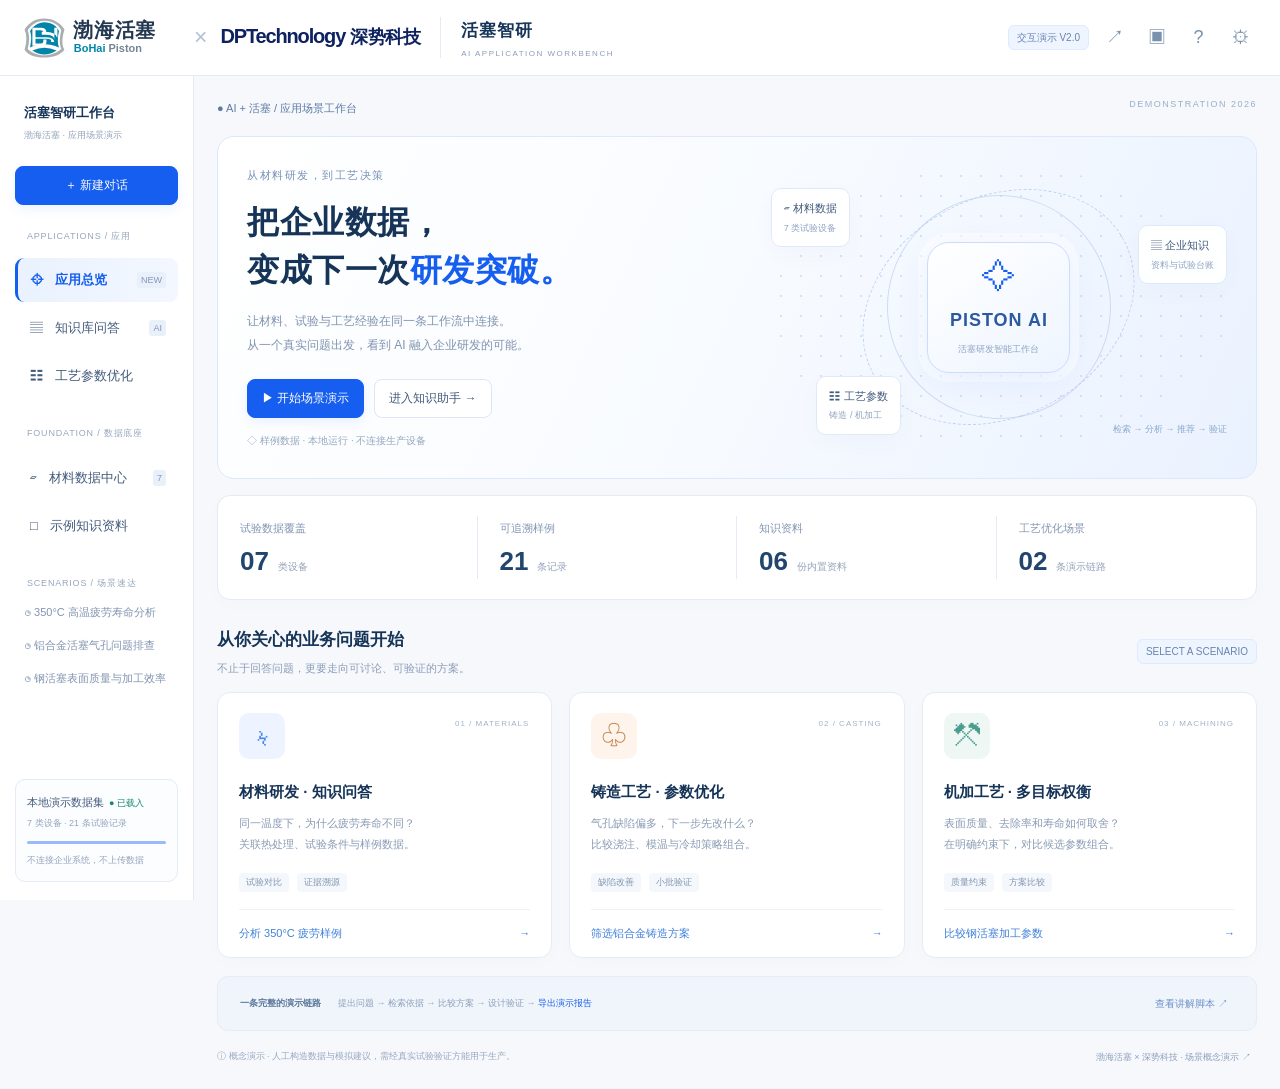
==== index.html @ 1fccd08a "Publish piston AI demo as a standalone GitHub Pages site Place the verified demo files at the root o" ====
<!doctype html>
<html lang="zh-CN"><head><meta charset="utf-8"><meta name="viewport" content="width=device-width,initial-scale=1"><meta name="theme-color" content="#155eef"><meta name="robots" content="noindex,nofollow"><meta name="description" content="活塞企业AI应用场景演示：材料知识问答、铸造与机加工参数优化。使用人工构造数据，不连接生产设备。"><title>活塞智研 | 渤海活塞 × 深势科技</title><link rel="icon" href="data:image/svg+xml,%3Csvg xmlns='http://www.w3.org/2000/svg' viewBox='0 0 40 40'%3E%3Crect width='40' height='40' rx='10' fill='%23155eef'/%3E%3Cpath d='M11 12h18v5H11zm0 8h18v9H11z' fill='white'/%3E%3C/svg%3E"><link rel="stylesheet" href="./style.css"></head>
<body><a class="skip" href="#main">跳到主要内容</a><header><div class="brands" aria-label="渤海活塞 × 深势科技"><svg class="bohai" viewBox="0 0 202 54" xmlns="http://www.w3.org/2000/svg" role="img" aria-label="渤海活塞 BoHai Piston"><path d="M27 2C39 2 48 8 53 16C49 29 50 37 53 42C47 49 39 52 27 52S7 49 2 42C5 31 5 24 2 16C8 7 16 2 27 2Z" fill="#aaaeb1"/><path d="M27 5C38 5 45 10 49 17C46 28 47 36 49 41C42 46 36 49 27 49S12 46 6 41C9 29 8 23 6 17C11 10 18 5 27 5Z" fill="#fff"/><path d="M27 7C37 7 43 12 46 18C44 27 44 34 46 39C39 36 34 35 27 35S15 36 9 39C11 29 11 24 9 18C13 12 20 7 27 7Z" fill="#0085a9"/><path d="M12 43Q27 36 43 43Q27 53 12 43Z" fill="#0085a9"/><path d="M12 14h11q7 0 7 6v3h-4v-3q0-3-4-3h-6v9h13q11 0 11 7v-4q0-6-11-6h-5v-4h5q12 0 15 8v-13h-4v18h-4v-2q0-2-6-2H16v6h7q3 0 3-3v-2h4v3q0 5-7 5H12Z" fill="#fff"/><text x="64" y="26" fill="#243852" font-family="Microsoft YaHei,Noto Sans CJK SC,sans-serif" font-size="25" font-weight="800" letter-spacing="1">渤海活塞</text><text x="65" y="45" font-family="Arial,sans-serif" font-size="14" font-weight="600"><tspan fill="#0085a9">BoHai</tspan><tspan fill="#748395"> Piston</tspan></text></svg><span class="cross">×</span><div class="dp" role="img" aria-label="DPTechnology 深势科技"><b>DPTechnology</b><strong>深势科技</strong></div></div><div class="platform"><b>活塞智研</b><small>AI APPLICATION WORKBENCH</small></div><div class="grow"></div><div class="top-actions"><span class="badge">交互演示 V2.0</span><button class="ib" data-action="share" aria-label="分享场景" title="分享场景">↗</button><button class="ib" data-action="present" aria-label="切换投屏模式" title="投屏模式">▣</button><button class="ib" data-action="guide" aria-label="演示指南" title="演示指南">?</button><button class="ib" data-action="settings" aria-label="演示设置" title="演示设置">⚙</button></div></header>
<div class="app"><aside class="sidebar"><div class="workspace"><b>活塞智研工作台</b><small id="companyLabel">渤海活塞 · 应用场景演示</small></div><button class="btn primary full" data-action="new">＋ 新建对话</button><div class="nav-label">APPLICATIONS / 应用</div><nav><button data-page="home">⌖ <span>应用总览</span><small>NEW</small></button><button data-page="knowledge">▤ <span>知识库问答</span><small>AI</small></button><button data-page="casting">☷ <span>工艺参数优化</span></button></nav><div class="nav-label">FOUNDATION / 数据底座</div><nav><button data-page="data">▱ <span>材料数据中心</span><small>7</small></button><button data-page="docs">□ <span>示例知识资料</span></button></nav><div class="nav-label">SCENARIOS / 场景速达</div><div class="quick-links"><button data-ask="fatigue">◷ 350°C 高温疲劳寿命分析</button><button data-ask="casting">◷ 铝合金活塞气孔问题排查</button><button data-ask="machining">◷ 钢活塞表面质量与加工效率</button></div><div class="local-status"><b>本地演示数据集</b><i>● 已载入</i><small>7 类设备 · 21 条试验记录</small><div></div><small>不连接企业系统，不上传数据</small></div></aside><main id="main" tabindex="-1"><div id="screen"></div><footer><span>ⓘ 概念演示 · 人工构造数据与模拟建议，需经真实试验验证方能用于生产。</span><button data-action="about">渤海活塞 × 深势科技 · 场景概念演示 ↗</button></footer></main></div>
<div class="overlay" id="overlay" hidden><section class="dialog" role="dialog" aria-modal="true" aria-labelledby="dialogTitle"><div class="dialog-head"><div><small id="dialogTag">DEMO EVIDENCE</small><h2 id="dialogTitle"></h2></div><button class="ib" data-action="close" aria-label="关闭弹窗">×</button></div><div class="dialog-body" id="dialogBody"></div><div class="dialog-foot" id="dialogFoot"></div></section></div><div id="toast" role="status"></div><input id="files" type="file" hidden multiple accept=".txt,.md,.csv,.png,.jpg,.jpeg,.webp"><button id="stopDemo" class="btn primary" data-action="stop" hidden>■ 停止自动演示</button><script src="./app.js"></script></body></html>
---- style.css ----
:root{--blue:#155eef;--navy:#153458;--text:#425b7b;--muted:#8395af;--line:#e4ebf5;--bg:#f6f8fc;--green:#16876d;--amber:#ad7840;--head:76px}*{box-sizing:border-box}body{margin:0;background:var(--bg);color:var(--text);font:14px/1.7 -apple-system,BlinkMacSystemFont,'Segoe UI','Microsoft YaHei','Noto Sans CJK SC',sans-serif}button,input,select,textarea{font:inherit}button{cursor:pointer;border:0;background:none;color:inherit}button:disabled{opacity:.5;cursor:not-allowed}input,select,textarea{border:1px solid #dce5f2;border-radius:8px;color:var(--text);background:white;padding:9px 11px;outline:none;min-width:0}input:focus,textarea:focus,select:focus{border-color:#8aaff8;box-shadow:0 0 0 3px #155eef12}button:focus-visible,a:focus-visible{outline:3px solid #9cbaff;outline-offset:3px}h1,h2,h3,p{margin:0}h1,h2,h3{color:var(--navy)}h1{font-size:27px;line-height:1.5}h2{font-size:17px}h3{font-size:14px}small,.tiny{font-size:10px}.muted{color:var(--muted)}.blue{color:var(--blue)}.green{color:var(--green)}.row{display:flex;align-items:center;gap:10px}.between{justify-content:space-between}.grow{flex:1}.btn{display:inline-flex;align-items:center;justify-content:center;gap:8px;min-height:38px;padding:8px 14px;border:1px solid #dce6f4;border-radius:8px;background:white;font-size:12px;white-space:nowrap;transition:.16s}.btn:hover{transform:translateY(-1px);border-color:#98b8f4}.primary{background:var(--blue);border-color:var(--blue);color:white;box-shadow:0 4px 12px #155eef15}.soft{background:#edf3ff;border-color:#e5edff;color:var(--blue)}.full{width:100%}.ib{display:grid;place-items:center;min-width:33px;height:33px;border-radius:8px;font-size:18px;color:#7990ae}.ib:hover{background:#edf3ff;color:var(--blue)}.badge{display:inline-block;font-size:10px;color:#6784b0;background:#eff5ff;padding:3px 8px;border:1px solid #e0eafe;border-radius:6px;white-space:nowrap}.badge.green{background:#eef9f3;color:var(--green);border-color:#dceddf}.badge.amber{background:#fff8ed;border-color:#f4e5cd;color:var(--amber)}.card{border:1px solid var(--line);border-radius:13px;background:white;box-shadow:0 4px 20px #17366b04}.pad{padding:21px}.skip{position:fixed;top:-80px;left:16px;z-index:500;background:white;padding:9px}.skip:focus{top:10px}.hide,[hidden]{display:none!important}header{height:var(--head);background:white;border-bottom:1px solid var(--line);display:flex;align-items:center;gap:26px;padding:0 28px;position:sticky;top:0;z-index:20}.brands{display:flex;align-items:center;gap:19px;flex-shrink:0}.bohai{width:175px;height:48px}.cross{font-size:23px;color:#b3c1d6;font-weight:300}.dp{display:flex;align-items:baseline;gap:5px;color:#0e225f;white-space:nowrap}.dp b{font:700 23px Arial,sans-serif;letter-spacing:-1.15px}.dp strong{font-size:20px;font-weight:750;letter-spacing:-.5px}.platform{border-left:1px solid var(--line);padding-left:25px;display:flex;flex-direction:column;gap:3px}.platform b{font-size:17px;letter-spacing:1px;color:var(--navy)}.platform small{font:8px Arial;letter-spacing:1.5px;color:#8b9db9}.top-actions{display:flex;gap:9px;align-items:center}.app{display:grid;grid-template-columns:218px minmax(0,1fr);min-height:calc(100vh - var(--head))}.sidebar{position:sticky;top:var(--head);height:calc(100vh - var(--head));background:white;border-right:1px solid var(--line);padding:26px 15px 18px;display:flex;flex-direction:column;overflow:auto}.workspace{padding:0 9px 23px}.workspace b{display:block;font-size:13px;color:var(--navy)}.workspace small{display:block;color:#93a2b9;font-size:9px;margin-top:4px;overflow:hidden;text-overflow:ellipsis;white-space:nowrap}.nav-label{font-size:9px;color:#97a7bd;letter-spacing:.8px;margin:24px 12px 10px}nav button{display:flex;align-items:center;gap:12px;width:100%;padding:11px 12px;border-radius:9px;text-align:left;font-size:13px;margin:4px 0;border-left:3px solid transparent}nav button:hover{background:#f5f8fd}nav button.active{background:linear-gradient(90deg,#eaf2ff,#f3f7ff);color:var(--blue);border-color:var(--blue);font-weight:600}nav small{margin-left:auto;font:9px Arial;background:#eaf0fa;padding:3px 4px;border-radius:3px;color:#8098bf}.quick-links{display:grid;gap:10px}.quick-links button{font-size:11px;text-align:left;white-space:nowrap;color:#8194b0;padding:2px 10px}.local-status{margin-top:auto;border:1px solid var(--line);border-radius:10px;padding:13px 11px;background:#fcfdff;font-size:10px}.local-status b{font-size:11px;font-weight:500}.local-status i{font-style:normal;color:var(--green);font-size:9px;margin-left:5px}.local-status small{display:block;font-size:9px;color:#94a4bd;margin-top:5px}.local-status div{height:3px;background:#9abafb;border-radius:2px;margin:9px 0}main{padding:26px 30px 16px;min-width:0;max-width:1770px;width:100%;margin:auto;align-self:start;outline:none}footer{display:flex;align-items:flex-start;justify-content:space-between;gap:18px;font-size:9px;color:#97a8be;padding-top:18px}footer button{font-size:9px;color:#8c9fba;white-space:nowrap}.eyebrow{font:700 10px/1.8 Arial,sans-serif;letter-spacing:1.5px;color:#4682dc;margin-bottom:5px}.page-head{display:flex;align-items:center;justify-content:space-between;gap:18px;margin-bottom:21px}.page-head p{font-size:12px;color:var(--muted);margin-top:6px}.home-eyebrow{display:flex;justify-content:space-between;color:#5d7ba5;font-size:11px;margin-bottom:18px}.home-eyebrow small{font:9px Arial;letter-spacing:1.5px;color:#9aaec9}.hero{padding:36px 42px;border:1px solid #dce8fb;border-radius:17px;background:linear-gradient(115deg,#fff,#f8fbff 48%,#eaf2ff);display:grid;grid-template-columns:1.08fr 1fr;min-height:330px;overflow:hidden}.hero-kicker{font-size:11px;letter-spacing:1.5px;color:#7590b6;margin-bottom:14px}.hero h1{font-size:40px;line-height:1.5;letter-spacing:.5px}.hero h1 span{color:var(--blue)}.hero p{font-size:12px;line-height:2;color:#7f93af;margin-top:15px}.hero .row{margin-top:22px}.hero-note{font-size:10px;color:#95a7bf;margin-top:14px}.diagram{position:relative;min-height:262px;display:grid;place-items:center;margin-left:25px;background-image:radial-gradient(#afc7ec77 1px,transparent 1px);background-size:20px 20px;border-radius:50%}.orbit{position:absolute;width:285px;height:220px;border:1px dashed #bdd0ef;border-radius:50%;transform:rotate(-28deg)}.orbit.two{width:224px;height:224px;border-style:solid;opacity:.7}.core{z-index:1;background:linear-gradient(145deg,#fff,#eef5ff);width:162px;height:147px;border-radius:22px;border:1px solid #cbdcff;box-shadow:0 10px 35px #155eef12,0 0 0 9px #ffffff88;display:flex;align-items:center;justify-content:center;flex-direction:column;gap:7px}.core>span{font-size:34px;color:var(--blue);line-height:1.2}.core b{font-size:18px;letter-spacing:1px;color:#2c599f}.core small{color:#8da3c3;font-size:9px}.node{position:absolute;z-index:2;background:#ffffffed;border:1px solid #dfe9f9;border-radius:10px;padding:12px 16px;box-shadow:0 7px 22px #315f8e08;font-size:12px}.node small{display:block;color:#8fa4c0;font-size:9px;margin-top:3px}.n1{top:8%;left:0}.n2{right:0;top:21%}.n3{bottom:5%;left:10%}.diagram-caption{position:absolute;right:0;bottom:4%;font-size:9px;color:#8ba7cd}.stats{display:grid;grid-template-columns:repeat(4,1fr);padding:20px 0;margin-top:16px}.stat{display:flex;justify-content:space-between;align-items:center;padding:0 28px;border-right:1px solid var(--line);gap:12px}.stat:last-child{border:0}.stat>span{color:#8396b2;font-size:11px}.stat b{font-size:29px;line-height:1.4;color:#21456e;white-space:nowrap}.stat small{font-size:10px;font-weight:400;color:#94a3b9;margin-left:9px}.section-title{display:flex;align-items:center;justify-content:space-between;margin:26px 0 14px}.section-title p{font-size:11px;color:#8b9db7;margin-top:4px}.scenarios{display:grid;grid-template-columns:repeat(3,1fr);gap:17px}.scenario{padding:25px 25px 0;text-align:left;transition:.18s;position:relative}.scenario:hover{transform:translateY(-3px);border-color:#a8c4f6;box-shadow:0 10px 30px #25477d0d}.scenario-code{position:absolute;right:22px;top:26px;font:9px Arial;color:#a3b2c6;letter-spacing:1px}.scenario-icon{display:inline-grid;place-items:center;background:#edf3ff;color:#4686ed;width:46px;height:46px;border-radius:10px;font-size:26px;margin-bottom:20px}.scenario:nth-child(2) .scenario-icon{background:#fff4eb;color:#c58e58}.scenario:nth-child(3) .scenario-icon{background:#eef7f4;color:#499d8e}.scenario h3{font-size:17px}.scenario p{font-size:12px;color:#899bb4;line-height:1.95;margin-top:9px}.tags{display:flex;gap:8px;margin:17px 0}.tags span{background:#f4f7fb;padding:2px 7px;border-radius:4px;font-size:9px;color:#8396b0}.scenario-link{display:flex;justify-content:space-between;border-top:1px solid #edf2f8;color:#4080d9;font-size:11px;padding:14px 0}.journey{display:flex;align-items:center;gap:17px;background:#edf3fb88;border:1px solid #e5edf8;border-radius:11px;margin-top:18px;padding:17px 22px;font-size:10px;color:#8b9fbb}.journey b{color:#5b7699;margin-right:6px}.journey button{margin-left:auto;color:#6c92c9;font-size:10px}.kb{display:grid;grid-template-columns:minmax(0,1fr) 282px;gap:19px}.panel-head{padding:16px 21px;border-bottom:1px solid var(--line);display:flex;align-items:center;gap:9px}.panel-head h2{font-size:14px}.chat-body{padding:23px 25px;min-height:430px;max-height:calc(100vh - 358px);overflow:auto}.question{background:#edf4ff;border:1px solid #e0eafe;color:#315d9f;border-radius:12px 3px 12px 12px;padding:12px 16px;margin:0 0 20px 34px;font-size:13px}.agent{font-size:13px;color:#335988;font-weight:600;margin-bottom:13px}.flow{border:1px solid #e3ecf9;background:#f9fbff;padding:12px;border-radius:9px;margin:12px 0;font-size:10px;display:flex;align-items:center;justify-content:space-between;gap:8px;color:#66a28d}.flow .running{color:var(--blue)}.answer{font-size:12px;line-height:1.95;color:#6f84a4}.answer h3{margin:16px 0 8px}.answer strong{color:#375984}.callout{background:#f5f9ff;border-left:3px solid #a7c4fb;border-radius:0 6px 6px 0;padding:11px 13px;font-size:11px;color:#7890b1;margin:14px 0}.mini-metrics{display:grid;grid-template-columns:repeat(3,1fr);gap:11px;margin:15px 0}.mini-metrics>div{border:1px solid var(--line);border-radius:9px;padding:12px 14px;background:linear-gradient(130deg,#fff,#f7faff)}.mini-metrics b{font-size:23px;color:#305f9c;display:block}.mini-metrics small{display:block;font-size:10px;color:#8fa2bd}.table-scroll{overflow:auto;border:1px solid var(--line);border-radius:8px;margin:12px 0}table{width:100%;border-collapse:collapse;font-size:11px;line-height:1.75;text-align:left}th{background:#f3f7fd;font-weight:500;color:#728bad;white-space:nowrap}th,td{padding:10px 12px;border-bottom:1px solid #ebf0f8;vertical-align:middle}tr:last-child td{border:0}tr:hover td{background:#fbfdff}.link{color:var(--blue);font-size:11px;padding:0}.compose{border-top:1px solid var(--line);padding:13px 18px}.chips{display:flex;flex-wrap:wrap;gap:7px;margin-bottom:10px}.chips button{font-size:10px;border:1px solid #e0e9f6;padding:4px 9px;border-radius:6px;color:#7a91b4}.chips button:hover{background:#eff5ff;color:var(--blue)}.composer{display:flex;gap:8px;padding:7px;border:1px solid #d6e3f5;border-radius:9px;align-items:center}.composer textarea{flex:1;border:0;resize:vertical;padding:5px 7px;min-height:34px;max-height:120px;font-size:12px;box-shadow:none}.compose-note{display:flex;justify-content:space-between;font-size:9px;color:#9baec8;margin-top:8px}.evidence{padding:21px 17px}.evidence h3{font-size:13px}.docitem{display:flex;align-items:center;width:100%;gap:9px;text-align:left;padding:14px 0;border-bottom:1px solid #eff3f9}.fileicon{font:700 10px Arial;background:#ecf4ff;color:#6592d6;padding:9px 6px;border-radius:7px}.docitem b{display:block;font-size:11px;font-weight:500}.docitem small{display:block;font-size:9px;color:#92a4bd}.bar-group{margin-top:18px}.bar-line{margin:14px 0}.bar-line .row{font-size:10px;justify-content:space-between}.bartrack{height:6px;border-radius:5px;background:#edf3fc;overflow:hidden;margin-top:7px}.bartrack div{height:100%;background:#aac4ef;border-radius:5px}.bar-line:last-child .bartrack div{background:#3578ed}.note-box{font-size:10px;color:#93a4ba;padding:17px 4px}.tabs{display:flex;gap:7px;margin-bottom:18px}.tabs button{padding:9px 18px;background:#eef2f9;border-radius:8px;color:#8699b6;font-size:12px}.tabs .active{background:#e6efff;color:var(--blue);font-weight:600}.opt{display:grid;grid-template-columns:274px minmax(0,1fr);gap:20px}.config{padding:22px;align-self:start}.material{background:#f5f8fd;border-radius:8px;padding:12px;margin:13px 0;font-size:11px}.material small{display:block;color:#8fa0b9;margin-top:4px}.field{display:block;margin-top:16px}.field .row{font-size:11px;justify-content:space-between;margin-bottom:6px}.field input[type=number],.field select{width:100%;padding:8px 11px;font-size:12px}.field input[type=range]{width:100%;border:0;padding:0;accent-color:var(--blue);margin-top:8px;box-shadow:none}.goals{display:grid;gap:6px;margin:9px 0 19px}.goals label{display:flex;align-items:center;gap:8px;border:1px solid #e4ebf5;border-radius:7px;padding:8px 9px;font-size:11px}.goals input{accent-color:var(--blue)}.opt-result{display:grid;gap:15px;align-content:start}.summary{border:1px solid #dce9ff;border-radius:11px;background:#eef5ff;padding:15px 18px;display:flex;align-items:center;gap:16px}.summary p{font-size:11px;color:#7c97ba;margin-top:4px}.metrics{display:grid;grid-template-columns:repeat(3,1fr);gap:13px}.metric{padding:15px 18px}.metric>span{font-size:11px;color:#8295b1}.metric b{display:block;font-size:28px;color:#215597;margin:5px 0}.metric b small{font-size:11px;font-weight:400;margin-left:4px;color:#91a3bd}.metric p{font-size:10px;color:#99abc3}.metric .delta{font-size:10px;color:var(--green);margin-top:5px}.metric .delta.warn{color:var(--amber)}.result-card{padding:18px 20px}.result-card p{font-size:10px;color:#8fa1bb;margin-top:5px}.recommend{color:#247b60;font-weight:650}.dual{display:grid;grid-template-columns:1fr 1fr;gap:15px}.dual .card{padding:19px}.trial{display:flex;gap:11px;margin-top:14px}.trial>span{background:#edf4ff;border-radius:5px;padding:2px 6px;color:#81a4df;font-size:10px;height:24px}.trial b{font-size:11px;font-weight:500}.trial small{display:block;color:#91a3bd;margin-top:2px}.actions{display:flex;align-items:center;justify-content:space-between;gap:10px;flex-wrap:wrap}.actions .row{flex-wrap:wrap}.actions .btn{font-size:11px}.devices{display:grid;grid-template-columns:repeat(7,1fr);gap:12px;margin-bottom:20px}.device{padding:16px 12px;text-align:left}.device.active{border-color:#a7c4ff;background:#f1f6ff}.device b{font-size:11px;display:block;margin-top:9px}.device small{color:#95a7c0;font-size:9px}.data-toolbar{padding:17px 20px;display:flex;gap:14px;align-items:center;justify-content:space-between}.data-toolbar input{font-size:11px;width:270px}.data-table{max-height:58vh;overflow:auto}.data-table th{position:sticky;top:0}.data-table td{padding:12px}.data-table tbody tr{cursor:pointer}.docs-grid{display:grid;grid-template-columns:repeat(3,1fr);gap:18px}.doc-card{padding:23px;text-align:left}.doc-card h3{margin:17px 0 8px}.doc-card p{font-size:11px;color:#8b9fb9;min-height:43px}.doc-card small{display:block;margin-top:20px;color:#9dafc7}.drop{display:block;text-align:center;border:1px dashed #b9ceee;background:#f8fbff;border-radius:9px;padding:24px;margin:15px 0;cursor:pointer;color:#829abd;font-size:12px}.drop.over{background:#eaf2ff;border-color:#4483f1}.overlay{position:fixed;inset:0;background:#132b5060;backdrop-filter:blur(3px);z-index:100;display:flex;align-items:center;justify-content:center;padding:24px}.dialog{background:white;border-radius:16px;box-shadow:0 25px 90px #0f2d6140;width:min(950px,96vw);max-height:90vh;display:flex;flex-direction:column}.dialog-head{display:flex;align-items:center;justify-content:space-between;padding:20px 25px;border-bottom:1px solid var(--line);gap:20px}.dialog-head small{font:9px Arial;color:#7e9dcc;letter-spacing:1.3px}.dialog-head h2{margin-top:5px;font-size:18px}.dialog-body{padding:24px 26px;overflow:auto;font-size:12px;color:#6f85a6}.dialog-body p{margin:10px 0;line-height:1.95}.dialog-body h3{margin:17px 0 9px}.dialog-body img{max-width:100%;max-height:55vh;display:block;margin:auto}.dialog-body pre{background:#f5f8fc;border-radius:9px;padding:16px;white-space:pre-wrap;word-break:break-word;font:12px/1.9 inherit}.dialog-foot{padding:15px 25px;border-top:1px solid var(--line);display:flex;justify-content:space-between;gap:15px;align-items:center;font-size:10px;color:#9aacC4;background:#fafcff;border-radius:0 0 16px 16px}.warning{padding:12px 15px;background:#fff9ef;border:1px solid #f2e6d2;border-radius:8px;color:#ac8b5b;font-size:11px;line-height:1.9;margin:14px 0}.scatter{width:100%;max-height:380px;border:1px solid var(--line);border-radius:10px;background:#f9fbff}.scatter [data-candidate]{cursor:pointer;outline:none}.scatter [data-candidate]:hover circle,.scatter [data-candidate]:focus circle{stroke:#1b5198;stroke-width:3}.candidate-detail{background:#f2f7ff;padding:14px;border-radius:9px;margin-top:13px;font-size:12px;line-height:1.9}.settings-row{display:flex;align-items:center;justify-content:space-between;border-bottom:1px solid var(--line);padding:15px 0;gap:20px}.settings-row input[type=checkbox]{width:17px;height:17px;accent-color:var(--blue)}#toast{position:fixed;bottom:23px;left:50%;transform:translate(-50%,12px);opacity:0;pointer-events:none;z-index:300;background:#18355d;color:white;border-radius:8px;padding:11px 20px;font-size:12px;max-width:90vw;transition:.2s}#toast.show{opacity:1;transform:translate(-50%,0)}#stopDemo{position:fixed;right:22px;bottom:20px;z-index:150}.presentation .sidebar{display:none}.presentation .app{grid-template-columns:1fr}.presentation main{max-width:1640px}.presentation .answer{font-size:14px}.presentation .chat-body{min-height:470px}.presentation .page-head h1{font-size:31px}.no-motion *{animation:none!important;transition:none!important;scroll-behavior:auto!important}@media(min-width:1600px){.hero{padding:38px 47px}.hero h1{font-size:43px}.diagram{margin-right:35px}.scenarios .scenario{padding-top:27px}.scenario h3{font-size:18px}.stats{padding:23px 0}.core{width:170px;height:150px}.orbit{width:355px;height:232px}.orbit.two{width:240px;height:240px}}@media(max-width:1380px){header{gap:20px;padding:0 23px}.brands{gap:13px}.bohai{width:158px}.dp b{font-size:20px}.dp strong{font-size:18px}.platform{padding-left:20px}.app{grid-template-columns:194px minmax(0,1fr)}main{padding:23px}.hero{padding:29px;min-height:290px}.hero h1{font-size:32px}.stat{display:block;padding:0 22px}.stat b{display:block;margin-top:3px;font-size:26px}.diagram{margin-left:15px}.node{padding:10px 12px;font-size:11px}.core{width:143px;height:131px}.scenario{padding:20px 21px 0}.scenario h3{font-size:15px}.scenario p{font-size:11px}.journey{gap:11px;font-size:9px}.kb{grid-template-columns:minmax(0,1fr) 235px;gap:14px}.opt{grid-template-columns:244px minmax(0,1fr);gap:15px}.config{padding:18px}.dual{grid-template-columns:1fr}.devices{grid-template-columns:repeat(4,1fr)}.page-head h1{font-size:24px}.metric{padding:13px}.metric b{font-size:25px}.scenario-code{font-size:8px}.chat-body{padding:20px 18px}}@media(max-height:850px) and (min-width:1021px){:root{--head:68px}.hero{min-height:256px;padding:25px 31px}.hero h1{font-size:32px}.hero p{margin-top:8px}.hero .row{margin-top:15px}.diagram{min-height:230px}.stats{padding:14px 0}.section-title{margin-top:20px}.scenario-icon{margin-bottom:12px;width:40px;height:40px}.scenario{padding-top:19px}.scenario p{font-size:11px}.tags{margin:12px 0}.scenario-link{padding:11px 0}.journey{padding:13px 18px}.chat-body{min-height:320px;max-height:calc(100vh - 345px)}.note-box{display:none}.metric b{font-size:25px}.opt-result{gap:12px}}@media(max-width:1050px){.platform{display:none}.app{grid-template-columns:170px minmax(0,1fr)}.sidebar{padding-left:10px;padding-right:10px}.quick-links button{font-size:9px}.local-status{font-size:9px}.local-status b{font-size:10px}.hero{grid-template-columns:1fr}.diagram{display:none}.hero h1{font-size:36px}.scenario-code{display:none}.stat{padding:0 15px}.stat small{display:block;margin:4px 0 0}.scenario{padding:17px 16px 0}.scenario h3{font-size:13px}.scenario p{font-size:10px}.section-title .badge{display:none}.journey{flex-wrap:wrap;gap:10px}.journey button{display:none}.kb{grid-template-columns:1fr}.kb>aside{display:none}.opt{grid-template-columns:220px minmax(0,1fr)}.metrics{grid-template-columns:1fr}.metric{display:flex;align-items:center;gap:13px;flex-wrap:wrap}.metric p{display:none}.page-head{align-items:flex-start}.page-head>.row{flex-direction:column;align-items:flex-end;gap:6px}footer{flex-direction:column;gap:4px}.docs-grid{grid-template-columns:1fr 1fr}}
@media(max-width:760px){:root{--head:67px}header{padding:0 14px;gap:9px}.brands{gap:9px}.bohai{width:124px;height:43px}.dp b{font-size:16px;letter-spacing:-.8px}.dp strong{font-size:14px}.dp{gap:4px}.cross{font-size:18px}.top-actions .badge,.top-actions [data-action=share],.top-actions [data-action=guide]{display:none}.top-actions{gap:0}.ib{min-width:28px;height:29px;font-size:17px}.app{display:block}.sidebar{position:static;height:auto;flex-direction:row;gap:4px;overflow:auto;padding:8px 10px;border-right:0;border-bottom:1px solid var(--line);scrollbar-width:none}.sidebar .workspace,.sidebar>.btn,.sidebar .nav-label,.sidebar .quick-links,.sidebar .local-status{display:none}.sidebar nav{display:flex}.sidebar nav button{white-space:nowrap;width:auto;margin:0;padding:7px 9px;font-size:10px;gap:5px;min-height:35px;border:0}.sidebar nav small{display:none}main{padding:18px 14px 12px}.home-eyebrow{font-size:9px;margin-bottom:13px}.home-eyebrow small{display:none}.hero{padding:25px 22px;border-radius:13px}.hero-kicker{font-size:10px}.hero h1{font-size:30px}.hero p{font-size:11px}.hero .btn{font-size:10px;padding:8px 10px}.hero-note{font-size:8px}.stats{grid-template-columns:1fr 1fr;padding:0;margin-top:13px}.stat{display:flex;justify-content:space-between;padding:13px 18px;border-bottom:1px solid var(--line)}.stat:nth-child(2){border-right:0}.stat:nth-child(3){border-bottom:0}.stat>span{font-size:10px}.stat b{font-size:26px;min-width:68px}.stat small{font-size:9px}.section-title{margin:24px 0 13px}.section-title h2{font-size:15px}.section-title p{font-size:10px}.scenarios{grid-template-columns:1fr;gap:13px}.scenario{padding:20px 22px 0}.scenario-icon{margin-bottom:14px}.scenario-code{display:block;font-size:8px}.scenario h3{font-size:17px}.scenario p{font-size:12px}.scenario-link{font-size:12px;padding:13px 0}.journey{padding:15px;justify-content:center;gap:9px;font-size:9px}.journey b{width:100%;text-align:center}.page-head h1{font-size:21px}.page-head p{font-size:11px;max-width:280px}.page-head .btn{min-height:31px;padding:6px 8px;font-size:10px}.eyebrow{font-size:8px;letter-spacing:1px}.panel-head{padding:13px;gap:6px}.panel-head h2{font-size:12px}.panel-head .badge{font-size:8px;padding:2px 5px}.chat-body{padding:17px 13px;min-height:360px;max-height:none}.question{margin-left:0;font-size:12px;padding:10px 12px}.flow{font-size:8px;gap:5px;padding:10px 8px}.answer{font-size:12px}.mini-metrics{gap:7px}.mini-metrics>div{padding:10px 8px}.mini-metrics b{font-size:19px}.mini-metrics small{font-size:8px}.compose{padding:12px}.chips button{font-size:9px;padding:3px 7px}.compose-note{font-size:8px}.tabs{gap:5px}.tabs button{padding:8px 10px;font-size:10px;flex:1}.opt{grid-template-columns:1fr}.fields{display:grid;grid-template-columns:1fr 1fr;gap:0 14px}.goals{grid-template-columns:repeat(3,1fr);gap:5px}.goals label{font-size:10px;padding:7px 4px;gap:3px}.config{padding:18px}.summary{padding:13px;flex-wrap:wrap;gap:9px}.summary h3{font-size:12px}.summary p{font-size:10px}.metrics{grid-template-columns:repeat(3,1fr);gap:8px}.metric{display:block;padding:11px 10px}.metric>span{font-size:9px}.metric b{font-size:22px}.metric b small{font-size:8px}.metric .delta{font-size:8px}.result-card{padding:16px 12px}.result-card h3{font-size:13px}.result-card .row{flex-wrap:wrap}.actions .btn{font-size:10px;padding:7px 9px}.dual{grid-template-columns:1fr}.devices{grid-template-columns:1fr 1fr;gap:10px}.device{padding:13px}.device:last-child{grid-column:span 2}.data-toolbar{padding:13px;flex-wrap:wrap}.data-toolbar input{width:100%}.docs-grid{grid-template-columns:1fr 1fr;gap:11px}.doc-card{padding:16px}.doc-card h3{font-size:12px}.doc-card p{font-size:10px}.dialog-head{padding:17px}.dialog-head h2{font-size:16px}.dialog-body{padding:18px}.dialog-foot{padding:13px 17px;font-size:9px;flex-wrap:wrap}.overlay{padding:12px}.dialog{max-height:93vh}.dialog .brands{transform:scale(.88);transform-origin:left}.presentation main{padding:18px 14px}.presentation .answer{font-size:12px}.presentation .chat-body{min-height:350px}.presentation .page-head h1{font-size:23px}footer{font-size:8px}footer button{font-size:8px}}
@media(max-width:380px){header{padding:0 10px;gap:5px}.bohai{width:117px}.dp b{font-size:15px}.dp strong{font-size:13px}.brands{gap:7px}.cross{font-size:16px}.top-actions .ib{min-width:24px}.hero h1{font-size:28px}.page-head h1{font-size:19px}.panel-head h2{font-size:11px}.flow{font-size:7px}}
@media(prefers-reduced-motion:reduce){*,*:before,*:after{transition:none!important;animation:none!important;scroll-behavior:auto!important}}@media print{body{background:white}header,.sidebar,footer,.skip,#stopDemo,#toast{display:none!important}.app{display:block}main{padding:0!important}.modal-print .app{display:none}.modal-print .overlay{position:static;background:none;padding:0;backdrop-filter:none;display:block}.modal-print .dialog{max-height:none;box-shadow:none;width:100%}.dialog-body{overflow:visible}.dialog-foot,.dialog-head .ib{display:none}.chat-body{max-height:none;overflow:visible}.card{box-shadow:none}tr{break-inside:avoid}}
/* Narrow-screen containment, without hiding table columns. */
.opt-result,.result-card,.metrics,.dual,.summary,.summary>div{min-width:0}.summary{flex-wrap:wrap}.result-card>.row{flex-wrap:wrap}.table-scroll{max-width:100%}.candidate-layout{display:grid;grid-template-columns:minmax(0,1fr) 208px;gap:17px}.candidate-detail{margin-top:0}.scatter{width:100%;height:auto}.candidate-detail h3{margin:13px 0}.candidate-detail p{margin:10px 0}.dialog .brands{max-width:100%;flex-wrap:wrap}.field input[type=number],.field select{width:100%}
@media(max-width:760px){.top-actions [data-action=settings]{display:none}header>.grow{display:none}.top-actions{margin-left:auto}.sidebar{max-width:100vw}.candidate-layout{grid-template-columns:1fr}.candidate-detail{margin-top:8px}.dialog .brands{transform:none;gap:8px}.dialog .bohai{width:125px}.dialog .dp b{font-size:16px}.dialog .dp strong{font-size:14px}}
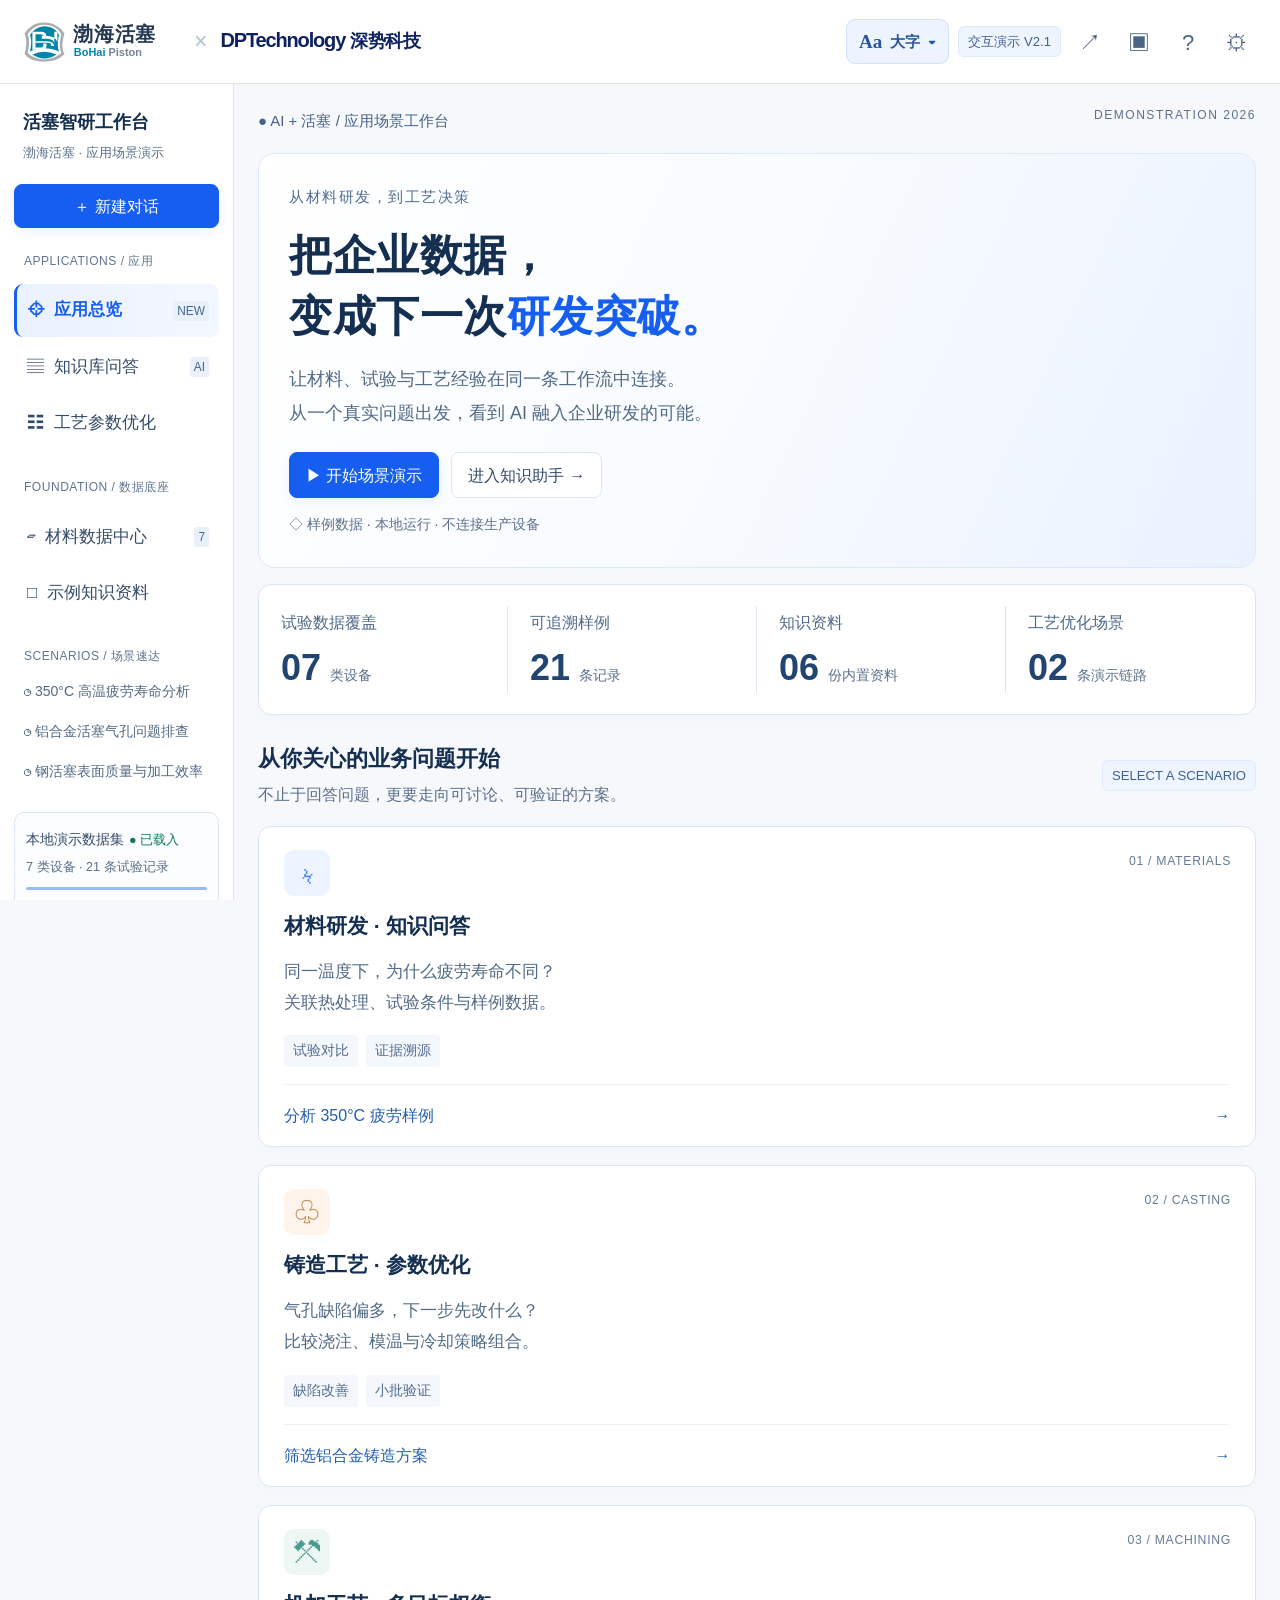
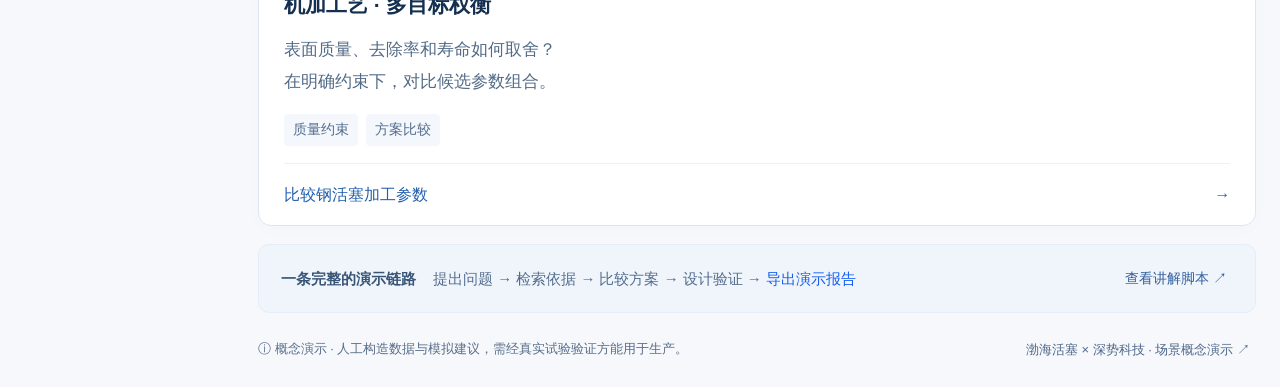
==== commit f8311b7b: "Improve demo readability with larger typography and adjustable font sizes Default to 18px body text," ====
--- a/index.html
+++ b/index.html
@@ -1,5 +1,5 @@
 <!doctype html>
-<html lang="zh-CN"><head><meta charset="utf-8"><meta name="viewport" content="width=device-width,initial-scale=1"><meta name="theme-color" content="#155eef"><meta name="robots" content="noindex,nofollow"><meta name="description" content="活塞企业AI应用场景演示：材料知识问答、铸造与机加工参数优化。使用人工构造数据，不连接生产设备。"><title>活塞智研 | 渤海活塞 × 深势科技</title><link rel="icon" href="data:image/svg+xml,%3Csvg xmlns='http://www.w3.org/2000/svg' viewBox='0 0 40 40'%3E%3Crect width='40' height='40' rx='10' fill='%23155eef'/%3E%3Cpath d='M11 12h18v5H11zm0 8h18v9H11z' fill='white'/%3E%3C/svg%3E"><link rel="stylesheet" href="./style.css"></head>
-<body><a class="skip" href="#main">跳到主要内容</a><header><div class="brands" aria-label="渤海活塞 × 深势科技"><svg class="bohai" viewBox="0 0 202 54" xmlns="http://www.w3.org/2000/svg" role="img" aria-label="渤海活塞 BoHai Piston"><path d="M27 2C39 2 48 8 53 16C49 29 50 37 53 42C47 49 39 52 27 52S7 49 2 42C5 31 5 24 2 16C8 7 16 2 27 2Z" fill="#aaaeb1"/><path d="M27 5C38 5 45 10 49 17C46 28 47 36 49 41C42 46 36 49 27 49S12 46 6 41C9 29 8 23 6 17C11 10 18 5 27 5Z" fill="#fff"/><path d="M27 7C37 7 43 12 46 18C44 27 44 34 46 39C39 36 34 35 27 35S15 36 9 39C11 29 11 24 9 18C13 12 20 7 27 7Z" fill="#0085a9"/><path d="M12 43Q27 36 43 43Q27 53 12 43Z" fill="#0085a9"/><path d="M12 14h11q7 0 7 6v3h-4v-3q0-3-4-3h-6v9h13q11 0 11 7v-4q0-6-11-6h-5v-4h5q12 0 15 8v-13h-4v18h-4v-2q0-2-6-2H16v6h7q3 0 3-3v-2h4v3q0 5-7 5H12Z" fill="#fff"/><text x="64" y="26" fill="#243852" font-family="Microsoft YaHei,Noto Sans CJK SC,sans-serif" font-size="25" font-weight="800" letter-spacing="1">渤海活塞</text><text x="65" y="45" font-family="Arial,sans-serif" font-size="14" font-weight="600"><tspan fill="#0085a9">BoHai</tspan><tspan fill="#748395"> Piston</tspan></text></svg><span class="cross">×</span><div class="dp" role="img" aria-label="DPTechnology 深势科技"><b>DPTechnology</b><strong>深势科技</strong></div></div><div class="platform"><b>活塞智研</b><small>AI APPLICATION WORKBENCH</small></div><div class="grow"></div><div class="top-actions"><span class="badge">交互演示 V2.0</span><button class="ib" data-action="share" aria-label="分享场景" title="分享场景">↗</button><button class="ib" data-action="present" aria-label="切换投屏模式" title="投屏模式">▣</button><button class="ib" data-action="guide" aria-label="演示指南" title="演示指南">?</button><button class="ib" data-action="settings" aria-label="演示设置" title="演示设置">⚙</button></div></header>
+<html lang="zh-CN" data-reading-size="large"><head><meta charset="utf-8"><meta name="viewport" content="width=device-width,initial-scale=1"><meta name="theme-color" content="#155eef"><meta name="robots" content="noindex,nofollow"><meta name="description" content="活塞企业AI应用场景演示：材料知识问答、铸造与机加工参数优化。使用人工构造数据，不连接生产设备。"><title>活塞智研 | 渤海活塞 × 深势科技</title><link rel="icon" href="data:image/svg+xml,%3Csvg xmlns='http://www.w3.org/2000/svg' viewBox='0 0 40 40'%3E%3Crect width='40' height='40' rx='10' fill='%23155eef'/%3E%3Cpath d='M11 12h18v5H11zm0 8h18v9H11z' fill='white'/%3E%3C/svg%3E"><link rel="stylesheet" href="./style.css"><link rel="stylesheet" href="./readability.css?v=2.1"></head>
+<body><a class="skip" href="#main">跳到主要内容</a><header><div class="brands" aria-label="渤海活塞 × 深势科技"><svg class="bohai" viewBox="0 0 202 54" xmlns="http://www.w3.org/2000/svg" role="img" aria-label="渤海活塞 BoHai Piston"><path d="M27 2C39 2 48 8 53 16C49 29 50 37 53 42C47 49 39 52 27 52S7 49 2 42C5 31 5 24 2 16C8 7 16 2 27 2Z" fill="#aaaeb1"/><path d="M27 5C38 5 45 10 49 17C46 28 47 36 49 41C42 46 36 49 27 49S12 46 6 41C9 29 8 23 6 17C11 10 18 5 27 5Z" fill="#fff"/><path d="M27 7C37 7 43 12 46 18C44 27 44 34 46 39C39 36 34 35 27 35S15 36 9 39C11 29 11 24 9 18C13 12 20 7 27 7Z" fill="#0085a9"/><path d="M12 43Q27 36 43 43Q27 53 12 43Z" fill="#0085a9"/><path d="M12 14h11q7 0 7 6v3h-4v-3q0-3-4-3h-6v9h13q11 0 11 7v-4q0-6-11-6h-5v-4h5q12 0 15 8v-13h-4v18h-4v-2q0-2-6-2H16v6h7q3 0 3-3v-2h4v3q0 5-7 5H12Z" fill="#fff"/><text x="64" y="26" fill="#243852" font-family="Microsoft YaHei,Noto Sans CJK SC,sans-serif" font-size="25" font-weight="800" letter-spacing="1">渤海活塞</text><text x="65" y="45" font-family="Arial,sans-serif" font-size="14" font-weight="600"><tspan fill="#0085a9">BoHai</tspan><tspan fill="#748395"> Piston</tspan></text></svg><span class="cross">×</span><div class="dp" role="img" aria-label="DPTechnology 深势科技"><b>DPTechnology</b><strong>深势科技</strong></div></div><div class="platform"><b>活塞智研</b><small>AI APPLICATION WORKBENCH</small></div><div class="grow"></div><div class="top-actions"><div class="reading-control"><button id="readingToggle" class="reading-toggle" aria-expanded="false" aria-controls="readingMenu" aria-label="调整字号，当前大字"><strong aria-hidden="true">Aa</strong><span id="readingCurrent">大字</span><span aria-hidden="true">▾</span></button><section id="readingMenu" class="reading-menu" aria-labelledby="readingTitle" hidden><h2 id="readingTitle">阅读字号</h2><p>默认大字显示，投屏可选特大。</p><div class="reading-options" role="group" aria-label="选择阅读字号"><label><input type="radio" name="readingSize" value="standard"><span>标准</span><small>紧凑阅读</small></label><label><input type="radio" name="readingSize" value="large" checked><span>大字</span><small>默认推荐</small></label><label><input type="radio" name="readingSize" value="extra"><span>特大</span><small>远距离演示</small></label></div><p class="reading-menu-note">正文、表格和参数一起调整，自动记住本机选择。</p></section></div><span class="badge">交互演示 V2.1</span><button class="ib" data-action="share" aria-label="分享场景" title="分享场景">↗</button><button class="ib" data-action="present" aria-label="切换投屏模式" title="投屏模式">▣</button><button class="ib" data-action="guide" aria-label="演示指南" title="演示指南">?</button><button class="ib" data-action="settings" aria-label="演示设置" title="演示设置">⚙</button></div></header>
 <div class="app"><aside class="sidebar"><div class="workspace"><b>活塞智研工作台</b><small id="companyLabel">渤海活塞 · 应用场景演示</small></div><button class="btn primary full" data-action="new">＋ 新建对话</button><div class="nav-label">APPLICATIONS / 应用</div><nav><button data-page="home">⌖ <span>应用总览</span><small>NEW</small></button><button data-page="knowledge">▤ <span>知识库问答</span><small>AI</small></button><button data-page="casting">☷ <span>工艺参数优化</span></button></nav><div class="nav-label">FOUNDATION / 数据底座</div><nav><button data-page="data">▱ <span>材料数据中心</span><small>7</small></button><button data-page="docs">□ <span>示例知识资料</span></button></nav><div class="nav-label">SCENARIOS / 场景速达</div><div class="quick-links"><button data-ask="fatigue">◷ 350°C 高温疲劳寿命分析</button><button data-ask="casting">◷ 铝合金活塞气孔问题排查</button><button data-ask="machining">◷ 钢活塞表面质量与加工效率</button></div><div class="local-status"><b>本地演示数据集</b><i>● 已载入</i><small>7 类设备 · 21 条试验记录</small><div></div><small>不连接企业系统，不上传数据</small></div></aside><main id="main" tabindex="-1"><div id="screen"></div><footer><span>ⓘ 概念演示 · 人工构造数据与模拟建议，需经真实试验验证方能用于生产。</span><button data-action="about">渤海活塞 × 深势科技 · 场景概念演示 ↗</button></footer></main></div>
-<div class="overlay" id="overlay" hidden><section class="dialog" role="dialog" aria-modal="true" aria-labelledby="dialogTitle"><div class="dialog-head"><div><small id="dialogTag">DEMO EVIDENCE</small><h2 id="dialogTitle"></h2></div><button class="ib" data-action="close" aria-label="关闭弹窗">×</button></div><div class="dialog-body" id="dialogBody"></div><div class="dialog-foot" id="dialogFoot"></div></section></div><div id="toast" role="status"></div><input id="files" type="file" hidden multiple accept=".txt,.md,.csv,.png,.jpg,.jpeg,.webp"><button id="stopDemo" class="btn primary" data-action="stop" hidden>■ 停止自动演示</button><script src="./app.js"></script></body></html>
+<div class="overlay" id="overlay" hidden><section class="dialog" role="dialog" aria-modal="true" aria-labelledby="dialogTitle"><div class="dialog-head"><div><small id="dialogTag">DEMO EVIDENCE</small><h2 id="dialogTitle"></h2></div><button class="ib" data-action="close" aria-label="关闭弹窗">×</button></div><div class="dialog-body" id="dialogBody"></div><div class="dialog-foot" id="dialogFoot"></div></section></div><div id="toast" role="status"></div><input id="files" type="file" hidden multiple accept=".txt,.md,.csv,.png,.jpg,.jpeg,.webp"><button id="stopDemo" class="btn primary" data-action="stop" hidden>■ 停止自动演示</button><script src="./app.js"></script><script src="./readability.js?v=2.1"></script></body></html>
--- a/readability.css
+++ b/readability.css
@@ -0,0 +1,78 @@
+/* V2.1 — presentation-first typography. Keep all demo data and rules unchanged. */
+:root{font-size:18px;--text:#344b68;--muted:#5c708a;--navy:#142f50;--line:#dce5f0;--green:#14765d;--amber:#875622;--head:84px}
+:root[data-reading-size="standard"]{font-size:16px}
+:root[data-reading-size="large"]{font-size:18px}
+:root[data-reading-size="extra"]{font-size:20px}
+body{font-size:1rem;line-height:1.8;-webkit-text-size-adjust:100%}
+h1,.page-head h1{font-size:1.9rem;line-height:1.45;letter-spacing:0}
+h2{font-size:1.22rem;line-height:1.55}h3{font-size:1.06rem;line-height:1.6}
+small,.tiny{font-size:.78rem;line-height:1.65}.muted{color:var(--muted)}
+.btn,.actions .btn,.page-head .btn{font-size:.89rem;min-height:44px;padding:10px 16px;font-weight:550;white-space:normal;line-height:1.5}
+.ib{min-width:40px;height:40px;font-size:22px;color:#4d6585}
+.badge{font-size:.73rem;color:#3d6193;line-height:1.6;padding:4px 9px}
+input,select,textarea{font-size:1rem}input::placeholder,textarea::placeholder{color:#647991;opacity:1}
+header{gap:22px}.platform b{font-size:1.1rem}.platform small{font-size:11px;color:var(--muted)}
+.app{grid-template-columns:14rem minmax(0,1fr)}
+.sidebar{padding:22px 14px 18px}.workspace b{font-size:1rem}.workspace small{font-size:.72rem;color:var(--muted);white-space:normal}
+.workspace{padding-bottom:20px}.nav-label{font-size:.67rem;color:#617590;margin:23px 10px 8px;letter-spacing:.5px}
+nav button{font-size:.94rem;min-height:49px;gap:10px;padding:11px 10px}nav small{font-size:.66rem;color:#46658d}
+.quick-links{gap:8px}.quick-links button{font-size:.78rem;white-space:normal;line-height:1.7;color:#526984;padding:4px 10px;text-align:left}
+.local-status{margin-top:24px;font-size:.75rem;padding:14px 11px}.local-status b{font-size:.79rem}.local-status i,.local-status small{font-size:.7rem}.local-status small{color:var(--muted)}
+main{max-width:1900px;padding:28px 30px 22px}.page-head{align-items:flex-start;flex-wrap:wrap;gap:14px;margin-bottom:24px}.page-head>div:first-child{min-width:0}.page-head>.row{flex-shrink:0;flex-wrap:wrap}
+.page-head p{font-size:.94rem;line-height:1.8;color:var(--muted);margin-top:8px}.eyebrow{font-size:.72rem;color:#3e69a4}
+.home-eyebrow{font-size:.83rem;color:#466386}.home-eyebrow small{font-size:.67rem;color:var(--muted)}
+.hero{grid-template-columns:minmax(0,1.12fr) minmax(0,1fr);padding:32px 38px;min-height:355px;gap:18px}
+.hero h1{font-size:2.65rem;line-height:1.42}.hero-kicker{font-size:.83rem;color:#526d91;margin-bottom:14px}
+.hero p{font-size:1rem;line-height:1.85;color:#526a87;margin-top:16px}.hero .btn{font-size:.89rem}.hero .row{flex-wrap:wrap;gap:12px;margin-top:22px}.hero-note{font-size:.78rem;color:#5c708c}
+.diagram{min-height:300px;margin:0 12px 0 18px}.core{width:190px;height:164px}.core b{font-size:1.22rem}.core small{font-size:.72rem;color:#4f6b90}
+.node{font-size:.94rem;padding:13px 17px}.node small{font-size:.75rem;color:#587393}.diagram-caption{font-size:.72rem;color:#4e7099}.orbit{width:340px;height:270px}.orbit.two{width:255px;height:255px}
+.stats{padding:21px 0}.stat{display:flex;flex-wrap:wrap;padding:0 22px;gap:8px 16px}.stat>span{font-size:.89rem;color:#506987}.stat b{font-size:2rem}.stat small{font-size:.78rem;color:var(--muted)}
+.section-title{margin:27px 0 17px}.section-title p{font-size:.89rem;color:var(--muted)}
+.scenarios{gap:18px}.scenario,.scenarios .scenario{padding:23px 25px 0}.scenario h3{font-size:1.17rem;line-height:1.55}.scenario p{font-size:.94rem;color:#526b87;line-height:1.85;margin-top:13px}
+.scenario-icon{margin-bottom:17px}.scenario-code{font-size:.68rem;color:#647a96;top:27px;right:24px;letter-spacing:.7px}
+.tags{margin:17px 0;flex-wrap:wrap}.tags span{font-size:.75rem;color:#526d8f;padding:4px 9px}.scenario-link{font-size:.89rem;padding:16px 0;color:#235faf}
+.journey{font-size:.83rem;flex-wrap:wrap;line-height:1.85;color:#536d8f;padding:19px 22px}.journey b{color:#385578}.journey button{font-size:.8rem;color:#325f9f}
+.kb{grid-template-columns:minmax(0,1fr) 19rem;gap:22px}.kb>.card,.kb>aside{min-width:0}
+.panel-head{padding:17px 23px;flex-wrap:wrap;gap:10px}.panel-head h2{font-size:1.06rem;flex:1 1 auto}.panel-head .grow{display:none}
+.chat-body,.presentation .chat-body{padding:24px 28px;min-height:26rem;max-height:none;overflow:visible}
+.question{font-size:1rem;line-height:1.85;padding:15px 19px;margin-left:24px;color:#214d86}
+.agent{font-size:1rem;color:#284c77}.flow{font-size:.83rem;line-height:1.7;padding:14px;gap:10px;flex-wrap:wrap;color:#27745b}
+.answer,.presentation .answer{font-size:1rem;line-height:1.95;color:#3d5573}.answer h3{font-size:1.12rem;margin:22px 0 12px}.answer strong{color:#203e63;font-weight:650}
+.callout{font-size:.89rem;line-height:1.85;color:#47617f;padding:14px 17px;margin:18px 0}
+.mini-metrics{gap:12px;margin:20px 0}.mini-metrics>div{padding:14px 16px;min-width:0}.mini-metrics b{font-size:1.85rem}.mini-metrics small{font-size:.78rem;color:#59708e}
+table{font-size:.94rem;line-height:1.8;color:#344e70}th{font-weight:650;color:#365474;background:#edf3fb}th,td{padding:13px 15px}td{overflow-wrap:break-word}
+.table-scroll{margin:16px 0;max-width:100%;scrollbar-width:thin}.table-scroll table{min-width:540px}.link{font-size:.89rem;font-weight:550}
+.compose{padding:18px 22px}.chips{gap:9px;margin-bottom:14px}.chips button{font-size:.83rem;padding:7px 11px;color:#426492;line-height:1.5}
+.composer{padding:8px}.composer textarea{font-size:1rem;line-height:1.7;min-height:46px;padding:8px}
+.compose-note{font-size:.72rem;color:#5c708c;gap:12px;flex-wrap:wrap}
+.evidence{padding:23px 20px}.evidence h3{font-size:1.06rem}.evidence .docitem{padding:17px 0;align-items:flex-start}.docitem b{font-size:.89rem;font-weight:600;color:#365273}.docitem small{font-size:.73rem;color:#61758e}
+.fileicon{font-size:.67rem;flex-shrink:0;color:#325f9f}.docitem>span:nth-child(2){min-width:0;overflow-wrap:anywhere}.docitem .grow{min-width:0}
+.bar-line .row{font-size:.83rem;color:#4b6484;gap:12px}.bartrack{height:8px}.note-box{font-size:.83rem;color:#5b708c}.note-box b{color:#3f5c7f}
+.tabs{flex-wrap:wrap;gap:10px}.tabs button{font-size:.94rem;padding:11px 18px;color:#526a8b;line-height:1.6}
+.opt{grid-template-columns:17rem minmax(0,1fr);gap:23px}.config{padding:22px}.material{font-size:.89rem;padding:14px;line-height:1.7}.material small{font-size:.75rem;color:var(--muted)}
+.field{margin-top:19px}.field label{display:flex;align-items:baseline;justify-content:space-between;gap:8px;font-size:.94rem;font-weight:550;color:#354e70;margin-bottom:7px}.field label small{font-size:.78rem;font-weight:400}
+.field input[type=number],.field select{font-size:1.06rem;min-height:46px;padding:9px 12px}.field input[type=range]{height:23px;cursor:pointer}
+.goals{gap:8px}.goals label{font-size:.89rem;min-height:44px;line-height:1.5;padding:10px;gap:8px}.goals input{width:16px;height:16px;flex-shrink:0}
+.summary{padding:18px 22px;gap:14px}.summary h3{font-size:1.06rem}.summary p{font-size:.89rem;color:#496789;line-height:1.75;margin-top:5px}
+.metrics{grid-template-columns:repeat(3,minmax(0,1fr));gap:14px}.metric{display:block;padding:17px 20px;min-width:0}.metric>span{font-size:.83rem;color:#4d6482;line-height:1.65;display:block}.metric b{font-size:2.15rem;line-height:1.4;margin:8px 0}.metric b small{font-size:.78rem;color:#506785}.metric p{display:block;font-size:.75rem;color:#5a718c}.metric .delta{font-size:.78rem;line-height:1.7;margin-top:8px}
+.result-card{padding:22px 23px}.result-card h3{font-size:1.12rem}.result-card p{font-size:.78rem;color:#5d728d;line-height:1.8}.result-card>.row{gap:14px}.result-card .table-scroll table{min-width:600px}
+.dual{gap:18px}.dual .card{padding:22px}.trial{gap:13px;margin-top:19px}.trial>span{font-size:.78rem;height:auto;align-self:flex-start;padding:3px 7px;color:#416aa4}.trial b{font-size:.94rem;color:#344f70;font-weight:550}.trial small{font-size:.8rem;color:#5e738e;margin-top:5px}
+.devices{grid-template-columns:repeat(auto-fit,minmax(9.1rem,1fr));gap:13px}.device{padding:17px 14px;min-width:0}.device b{font-size:.89rem;line-height:1.7}.device small{font-size:.73rem;color:#586f8c}.device>span{font-size:.83rem}
+.data-toolbar{flex-wrap:wrap}.data-toolbar input{font-size:.94rem;width:min(100%,350px);min-height:44px}.data-table{max-height:none;overflow:auto}.data-table table{min-width:940px}.data-table td{padding:14px 15px}
+#screen>.card.pad{font-size:.94rem!important}
+.docs-grid{gap:20px}.doc-card{padding:23px;min-width:0}.doc-card h3{font-size:1.06rem}.doc-card p{font-size:.89rem;line-height:1.85;color:#546d8b}.doc-card small{font-size:.72rem;color:#5b728e}.doc-card .row{flex-wrap:wrap;gap:10px}.drop{font-size:1rem;color:#476687;line-height:1.9}
+.dialog{width:min(1130px,96vw)}.dialog-head h2{font-size:1.4rem}.dialog-head small{font-size:.72rem;color:#456e9f}.dialog-body{font-size:1rem;color:#3e5877;padding:25px 29px}.dialog-body h3{font-size:1.12rem}.dialog-body p{line-height:1.9}.dialog-body pre{font-family:inherit;font-size:.94rem;line-height:1.9}.dialog-foot{font-size:.8rem;line-height:1.75;color:#546c8b;flex-wrap:wrap}.warning{font-size:.89rem;color:#7b561f;padding:15px 18px}
+#shareURL,#localSearch{font-size:.89rem!important;max-width:100%}.candidate-layout{grid-template-columns:minmax(0,1fr) 15rem;gap:20px}.candidate-detail{font-size:.94rem;padding:18px}.candidate-detail h3{font-size:1.06rem}.scatter{max-height:470px}.scatter text{font-size:12px;fill:#456487}.scatter [data-candidate] text{font-size:11px}
+footer{font-size:.72rem;color:#586e89;flex-wrap:wrap;line-height:1.85;padding-top:24px}footer button{font-size:.72rem;color:#4e6788;white-space:normal;text-align:left}#toast{font-size:.89rem;line-height:1.7}
+.presentation main{max-width:1840px}.presentation .page-head h1{font-size:2rem}.presentation .answer{font-size:1.12rem}.presentation table{font-size:1rem}.presentation .kb{grid-template-columns:minmax(0,1fr) 20rem}
+/* Font control: available on every screen; preferences stay on this device. */
+.reading-control{position:relative;flex-shrink:0}.reading-toggle{display:flex;align-items:center;gap:8px;padding:8px 12px;min-height:42px;font-size:15px;font-weight:600;background:#edf4ff;color:#28559b;border:1px solid #d2e2fb;border-radius:9px;white-space:nowrap}.reading-toggle>strong{font:650 19px Georgia,serif}.reading-toggle:focus-visible{outline:3px solid #92b5ed;outline-offset:2px}
+.reading-menu{position:absolute;right:0;top:calc(100% + 12px);width:286px;padding:18px;background:white;border:1px solid #d7e2f1;border-radius:13px;box-shadow:0 16px 45px #15345824;z-index:60;color:#304d70;font-size:15px;line-height:1.7}.reading-menu h2{font-size:17px;margin:0 0 5px}.reading-menu p{font-size:13px;color:#536e8d;line-height:1.75}.reading-options{display:grid;gap:8px;margin:14px 0}.reading-options label{display:flex;align-items:center;gap:10px;min-height:44px;border:1px solid #e0e8f3;border-radius:8px;padding:9px 11px;cursor:pointer;font-size:16px}.reading-options label:has(input:checked){background:#edf4ff;border-color:#95b9fa;color:#164f9e;font-weight:600}.reading-options input{width:17px;height:17px;accent-color:var(--blue);margin:0}.reading-options small{font-size:12px;margin-left:auto;color:#597498}.reading-menu-note{border-top:1px solid var(--line);padding-top:11px}
+@media(max-width:1550px){.kb{grid-template-columns:minmax(0,1fr)}.kb>aside{display:grid;grid-template-columns:1fr 1fr;gap:20px}.kb>aside>.note-box{display:block}.evidence .docitem{max-width:100%}.hero h1{font-size:2.35rem}.hero{padding:30px;gap:12px}.diagram{margin-left:0;margin-right:0}.node{font-size:.83rem;padding:11px 13px}.node small{font-size:.68rem}.core{width:169px;height:154px}.core small{font-size:.65rem}.diagram-caption{font-size:.67rem}.scenario-code{display:none}.stat{display:block}.stat b{display:block;margin-top:4px}.dual{grid-template-columns:1fr}.metric{padding:15px}.presentation .kb{grid-template-columns:1fr}.presentation .kb>aside{display:grid}}
+@media(max-width:1280px){.platform{display:none}.app{grid-template-columns:13rem minmax(0,1fr)}main{padding:24px}.opt{grid-template-columns:15.5rem minmax(0,1fr);gap:18px}.config{padding:18px}.metric b{font-size:1.8rem}.hero{grid-template-columns:1fr}.diagram{display:none}.hero h1{font-size:2.4rem}.scenarios{grid-template-columns:1fr}.scenario h3{font-size:1.17rem}.scenario p{font-size:.94rem}.scenario-code{display:block}.scenario-icon{margin-bottom:14px}.devices{grid-template-columns:repeat(3,minmax(0,1fr))}.page-head>.row{flex-direction:row;align-items:center}}
+@media(max-width:1050px){.opt{grid-template-columns:1fr}.fields{display:grid;grid-template-columns:1fr 1fr;gap:0 20px}.goals{grid-template-columns:repeat(3,minmax(0,1fr))}.config .btn.full{max-width:100%}.metrics{grid-template-columns:repeat(3,minmax(0,1fr))}.stats{grid-template-columns:1fr 1fr;gap:18px 0}.stat{border-right:0}.docs-grid{grid-template-columns:1fr}.candidate-layout{grid-template-columns:1fr}.kb>aside{grid-template-columns:1fr}.page-head h1{font-size:1.7rem}.hero h1{font-size:2.25rem}.brands{gap:13px}header{padding:0 20px;gap:14px}.top-actions>.badge{display:none}}
+@media(max-width:760px){:root{--head:110px}header{height:var(--head);padding:9px 14px;display:flex;flex-wrap:wrap;align-content:center;justify-content:space-between;gap:6px}.brands{flex:0 0 100%;justify-content:center;gap:9px}.bohai{width:124px;height:38px}.dp b{font-size:16px}.dp strong{font-size:14px}.cross{font-size:18px}.top-actions{width:100%;margin:0;justify-content:flex-end;gap:9px}.top-actions [data-action=settings]{display:grid}.top-actions .ib{min-width:34px;height:34px;font-size:20px}.reading-control{margin-right:auto}.reading-toggle{font-size:14px;min-height:34px;padding:5px 10px}.reading-toggle>strong{font-size:18px}.reading-menu{left:0;right:auto;width:min(286px,calc(100vw - 28px))}.app{display:block}.sidebar{padding:8px 10px}.sidebar nav button{font-size:.83rem;min-height:43px;padding:8px 11px;gap:6px}.sidebar nav{flex-shrink:0}
+main,.presentation main{padding:20px 14px}.home-eyebrow{font-size:.78rem}.hero{padding:25px 22px}.hero h1{font-size:2.08rem}.hero-kicker{font-size:.81rem}.hero p{font-size:.94rem;line-height:1.85}.hero .btn{font-size:.83rem;min-height:43px}.hero-note{font-size:.73rem}.hero .row{gap:10px}.stats{padding:0;gap:0}.stat{display:block;padding:17px 18px;border-right:1px solid var(--line)}.stat>span{font-size:.78rem}.stat b{font-size:1.9rem}.stat small{font-size:.73rem;display:block;margin:3px 0 0}.section-title h2{font-size:1.17rem}.section-title p{font-size:.83rem}.scenarios{grid-template-columns:1fr;gap:17px}.scenario,.scenarios .scenario{padding:22px 23px 0}.scenario-code{font-size:.65rem}.scenario h3{font-size:1.17rem}.scenario p{font-size:.94rem}.scenario-link{font-size:.89rem}.journey{font-size:.8rem;justify-content:flex-start}.journey b{text-align:left}.page-head h1,.presentation .page-head h1{font-size:1.58rem}.page-head p{font-size:.89rem;max-width:none}.page-head .btn{font-size:.83rem;min-height:42px}.eyebrow{font-size:.69rem}
+.panel-head{padding:15px 16px;gap:8px}.panel-head h2{font-size:1rem;flex:1 1 100%}.panel-head .badge{font-size:.72rem;padding:3px 8px}.chat-body,.presentation .chat-body{padding:18px 16px;min-height:24rem}.question{font-size:1rem;margin-left:0;padding:13px 15px}.agent{font-size:.94rem}.flow{font-size:.78rem;gap:8px 12px;padding:13px;display:grid;grid-template-columns:1fr 1fr}.answer,.presentation .answer{font-size:1rem}.answer h3{font-size:1.06rem}.mini-metrics{gap:8px}.mini-metrics>div{padding:12px 9px}.mini-metrics b{font-size:1.55rem}.mini-metrics small{font-size:.73rem}.compose{padding:16px}.chips button{font-size:.8rem;padding:6px 9px}.compose-note{font-size:.7rem}.kb>aside,.presentation .kb>aside{display:grid;grid-template-columns:1fr}.tabs button{font-size:.89rem;flex:1 1 100%;padding:11px 13px}.fields{gap:0 14px}.field label{font-size:.89rem;flex-wrap:wrap}.field input[type=number],.field select{font-size:1rem}.goals{grid-template-columns:1fr}.goals label{font-size:.89rem;padding:10px}.metrics{grid-template-columns:1fr}.metric{padding:17px 19px;display:block}.metric>span{font-size:.89rem}.metric b{font-size:2rem}.metric b small{font-size:.8rem}.metric p,.metric .delta{font-size:.83rem}.summary h3{font-size:1.06rem}.summary p{font-size:.89rem}.result-card{padding:19px 16px}.result-card h3{font-size:1.06rem}.devices{grid-template-columns:1fr 1fr}.device:last-child{grid-column:span 2}.device b{font-size:.89rem}.docs-grid{grid-template-columns:1fr}.doc-card h3{font-size:1.06rem}.doc-card p{font-size:.89rem}.dialog-head{padding:18px}.dialog-head h2{font-size:1.22rem}.dialog-body{padding:19px;font-size:1rem}.dialog-foot{padding:15px 19px;font-size:.8rem}.dialog-foot>.row{flex-wrap:wrap}.dialog{max-height:93vh;min-width:0}.overlay{padding:10px}.dialog .brands{flex-wrap:wrap;justify-content:flex-start}.dialog-body pre{font-size:.89rem}.candidate-layout{grid-template-columns:1fr}.actions .btn{font-size:.83rem}footer,footer button{font-size:.72rem}.reading-menu .reading-options small{font-size:12px}}
+@media(max-width:400px){.hero h1{font-size:1.85rem}.hero{padding:22px 18px}.hero p br{display:none}.mini-metrics{grid-template-columns:1fr}.mini-metrics>div{display:flex;align-items:center;justify-content:space-between;gap:12px}.mini-metrics small{text-align:right}.fields{grid-template-columns:1fr}.page-head h1{font-size:1.5rem}.scenario-code{display:none}}
+@media print{html{font-size:16px!important}.reading-control{display:none!important}.dialog{width:100%;max-height:none}.dialog-body{overflow:visible}.table-scroll{overflow:visible}.table-scroll table{min-width:0}.answer{font-size:1rem}table{font-size:.89rem}th,td{padding:8px}.kb>aside{display:none!important}}
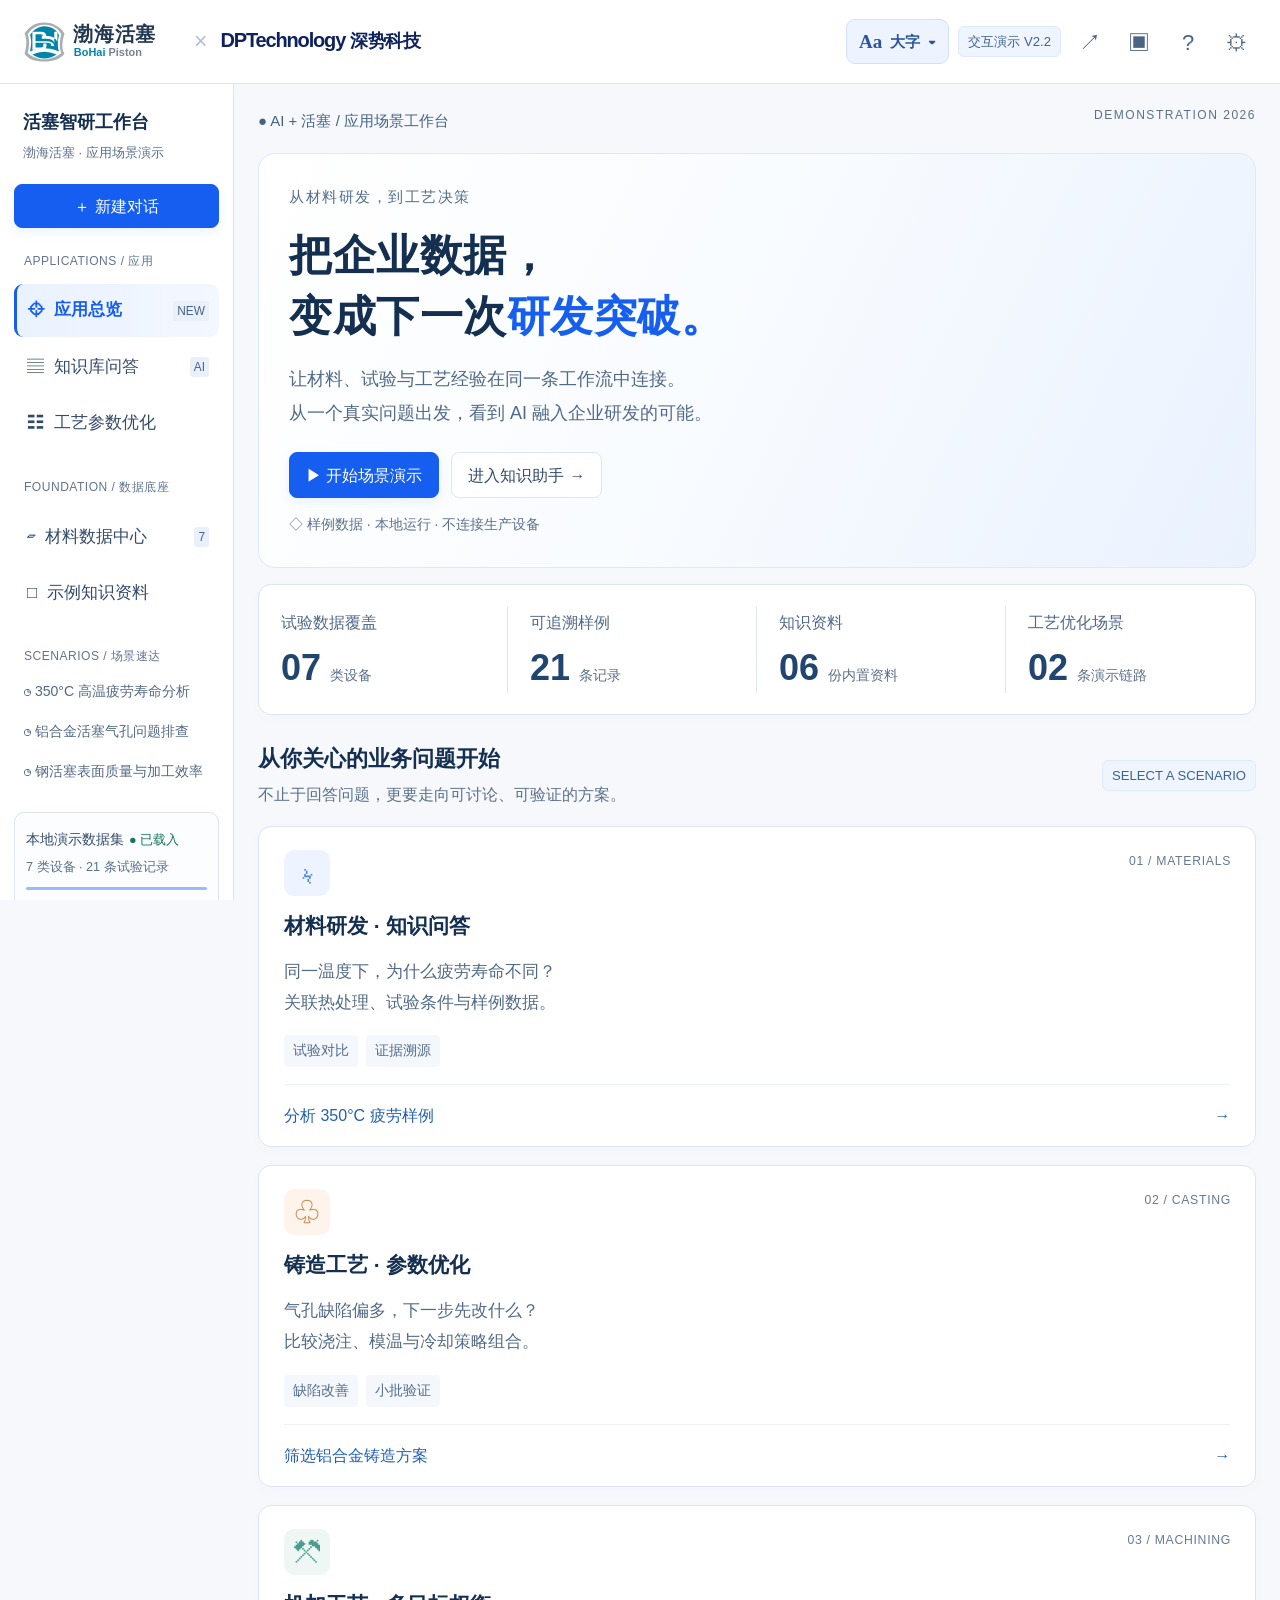
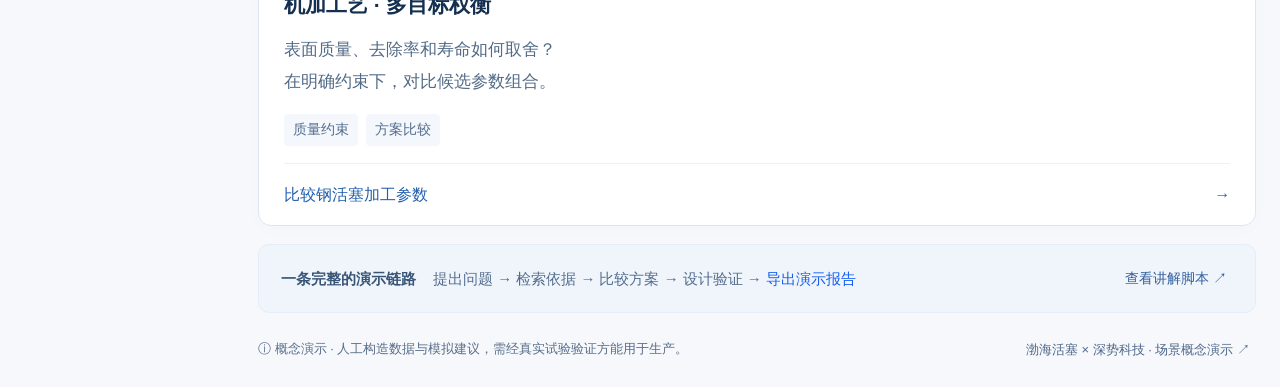
==== commit 42866374: "Add V2.2 answer-first knowledge explanations and session document Q&A Explain conclusions, calculati" ====
--- a/index.html
+++ b/index.html
@@ -1,5 +1,5 @@
 <!doctype html>
-<html lang="zh-CN" data-reading-size="large"><head><meta charset="utf-8"><meta name="viewport" content="width=device-width,initial-scale=1"><meta name="theme-color" content="#155eef"><meta name="robots" content="noindex,nofollow"><meta name="description" content="活塞企业AI应用场景演示：材料知识问答、铸造与机加工参数优化。使用人工构造数据，不连接生产设备。"><title>活塞智研 | 渤海活塞 × 深势科技</title><link rel="icon" href="data:image/svg+xml,%3Csvg xmlns='http://www.w3.org/2000/svg' viewBox='0 0 40 40'%3E%3Crect width='40' height='40' rx='10' fill='%23155eef'/%3E%3Cpath d='M11 12h18v5H11zm0 8h18v9H11z' fill='white'/%3E%3C/svg%3E"><link rel="stylesheet" href="./style.css"><link rel="stylesheet" href="./readability.css?v=2.1"></head>
-<body><a class="skip" href="#main">跳到主要内容</a><header><div class="brands" aria-label="渤海活塞 × 深势科技"><svg class="bohai" viewBox="0 0 202 54" xmlns="http://www.w3.org/2000/svg" role="img" aria-label="渤海活塞 BoHai Piston"><path d="M27 2C39 2 48 8 53 16C49 29 50 37 53 42C47 49 39 52 27 52S7 49 2 42C5 31 5 24 2 16C8 7 16 2 27 2Z" fill="#aaaeb1"/><path d="M27 5C38 5 45 10 49 17C46 28 47 36 49 41C42 46 36 49 27 49S12 46 6 41C9 29 8 23 6 17C11 10 18 5 27 5Z" fill="#fff"/><path d="M27 7C37 7 43 12 46 18C44 27 44 34 46 39C39 36 34 35 27 35S15 36 9 39C11 29 11 24 9 18C13 12 20 7 27 7Z" fill="#0085a9"/><path d="M12 43Q27 36 43 43Q27 53 12 43Z" fill="#0085a9"/><path d="M12 14h11q7 0 7 6v3h-4v-3q0-3-4-3h-6v9h13q11 0 11 7v-4q0-6-11-6h-5v-4h5q12 0 15 8v-13h-4v18h-4v-2q0-2-6-2H16v6h7q3 0 3-3v-2h4v3q0 5-7 5H12Z" fill="#fff"/><text x="64" y="26" fill="#243852" font-family="Microsoft YaHei,Noto Sans CJK SC,sans-serif" font-size="25" font-weight="800" letter-spacing="1">渤海活塞</text><text x="65" y="45" font-family="Arial,sans-serif" font-size="14" font-weight="600"><tspan fill="#0085a9">BoHai</tspan><tspan fill="#748395"> Piston</tspan></text></svg><span class="cross">×</span><div class="dp" role="img" aria-label="DPTechnology 深势科技"><b>DPTechnology</b><strong>深势科技</strong></div></div><div class="platform"><b>活塞智研</b><small>AI APPLICATION WORKBENCH</small></div><div class="grow"></div><div class="top-actions"><div class="reading-control"><button id="readingToggle" class="reading-toggle" aria-expanded="false" aria-controls="readingMenu" aria-label="调整字号，当前大字"><strong aria-hidden="true">Aa</strong><span id="readingCurrent">大字</span><span aria-hidden="true">▾</span></button><section id="readingMenu" class="reading-menu" aria-labelledby="readingTitle" hidden><h2 id="readingTitle">阅读字号</h2><p>默认大字显示，投屏可选特大。</p><div class="reading-options" role="group" aria-label="选择阅读字号"><label><input type="radio" name="readingSize" value="standard"><span>标准</span><small>紧凑阅读</small></label><label><input type="radio" name="readingSize" value="large" checked><span>大字</span><small>默认推荐</small></label><label><input type="radio" name="readingSize" value="extra"><span>特大</span><small>远距离演示</small></label></div><p class="reading-menu-note">正文、表格和参数一起调整，自动记住本机选择。</p></section></div><span class="badge">交互演示 V2.1</span><button class="ib" data-action="share" aria-label="分享场景" title="分享场景">↗</button><button class="ib" data-action="present" aria-label="切换投屏模式" title="投屏模式">▣</button><button class="ib" data-action="guide" aria-label="演示指南" title="演示指南">?</button><button class="ib" data-action="settings" aria-label="演示设置" title="演示设置">⚙</button></div></header>
+<html lang="zh-CN" data-reading-size="large"><head><meta charset="utf-8"><meta name="viewport" content="width=device-width,initial-scale=1"><meta name="theme-color" content="#155eef"><meta name="robots" content="noindex,nofollow"><meta name="description" content="活塞企业AI应用场景演示：材料知识问答、铸造与机加工参数优化。使用人工构造数据，不连接生产设备。"><title>活塞智研 | 渤海活塞 × 深势科技</title><link rel="icon" href="data:image/svg+xml,%3Csvg xmlns='http://www.w3.org/2000/svg' viewBox='0 0 40 40'%3E%3Crect width='40' height='40' rx='10' fill='%23155eef'/%3E%3Cpath d='M11 12h18v5H11zm0 8h18v9H11z' fill='white'/%3E%3C/svg%3E"><link rel="stylesheet" href="./style.css"><link rel="stylesheet" href="./readability.css?v=2.1"><link rel="stylesheet" href="./copilot.css?v=2.2"></head>
+<body><a class="skip" href="#main">跳到主要内容</a><header><div class="brands" aria-label="渤海活塞 × 深势科技"><svg class="bohai" viewBox="0 0 202 54" xmlns="http://www.w3.org/2000/svg" role="img" aria-label="渤海活塞 BoHai Piston"><path d="M27 2C39 2 48 8 53 16C49 29 50 37 53 42C47 49 39 52 27 52S7 49 2 42C5 31 5 24 2 16C8 7 16 2 27 2Z" fill="#aaaeb1"/><path d="M27 5C38 5 45 10 49 17C46 28 47 36 49 41C42 46 36 49 27 49S12 46 6 41C9 29 8 23 6 17C11 10 18 5 27 5Z" fill="#fff"/><path d="M27 7C37 7 43 12 46 18C44 27 44 34 46 39C39 36 34 35 27 35S15 36 9 39C11 29 11 24 9 18C13 12 20 7 27 7Z" fill="#0085a9"/><path d="M12 43Q27 36 43 43Q27 53 12 43Z" fill="#0085a9"/><path d="M12 14h11q7 0 7 6v3h-4v-3q0-3-4-3h-6v9h13q11 0 11 7v-4q0-6-11-6h-5v-4h5q12 0 15 8v-13h-4v18h-4v-2q0-2-6-2H16v6h7q3 0 3-3v-2h4v3q0 5-7 5H12Z" fill="#fff"/><text x="64" y="26" fill="#243852" font-family="Microsoft YaHei,Noto Sans CJK SC,sans-serif" font-size="25" font-weight="800" letter-spacing="1">渤海活塞</text><text x="65" y="45" font-family="Arial,sans-serif" font-size="14" font-weight="600"><tspan fill="#0085a9">BoHai</tspan><tspan fill="#748395"> Piston</tspan></text></svg><span class="cross">×</span><div class="dp" role="img" aria-label="DPTechnology 深势科技"><b>DPTechnology</b><strong>深势科技</strong></div></div><div class="platform"><b>活塞智研</b><small>AI APPLICATION WORKBENCH</small></div><div class="grow"></div><div class="top-actions"><div class="reading-control"><button id="readingToggle" class="reading-toggle" aria-expanded="false" aria-controls="readingMenu" aria-label="调整字号，当前大字"><strong aria-hidden="true">Aa</strong><span id="readingCurrent">大字</span><span aria-hidden="true">▾</span></button><section id="readingMenu" class="reading-menu" aria-labelledby="readingTitle" hidden><h2 id="readingTitle">阅读字号</h2><p>默认大字显示，投屏可选特大。</p><div class="reading-options" role="group" aria-label="选择阅读字号"><label><input type="radio" name="readingSize" value="standard"><span>标准</span><small>紧凑阅读</small></label><label><input type="radio" name="readingSize" value="large" checked><span>大字</span><small>默认推荐</small></label><label><input type="radio" name="readingSize" value="extra"><span>特大</span><small>远距离演示</small></label></div><p class="reading-menu-note">正文、表格和参数一起调整，自动记住本机选择。</p></section></div><span class="badge">交互演示 V2.2</span><button class="ib" data-action="share" aria-label="分享场景" title="分享场景">↗</button><button class="ib" data-action="present" aria-label="切换投屏模式" title="投屏模式">▣</button><button class="ib" data-action="guide" aria-label="演示指南" title="演示指南">?</button><button class="ib" data-action="settings" aria-label="演示设置" title="演示设置">⚙</button></div></header>
 <div class="app"><aside class="sidebar"><div class="workspace"><b>活塞智研工作台</b><small id="companyLabel">渤海活塞 · 应用场景演示</small></div><button class="btn primary full" data-action="new">＋ 新建对话</button><div class="nav-label">APPLICATIONS / 应用</div><nav><button data-page="home">⌖ <span>应用总览</span><small>NEW</small></button><button data-page="knowledge">▤ <span>知识库问答</span><small>AI</small></button><button data-page="casting">☷ <span>工艺参数优化</span></button></nav><div class="nav-label">FOUNDATION / 数据底座</div><nav><button data-page="data">▱ <span>材料数据中心</span><small>7</small></button><button data-page="docs">□ <span>示例知识资料</span></button></nav><div class="nav-label">SCENARIOS / 场景速达</div><div class="quick-links"><button data-ask="fatigue">◷ 350°C 高温疲劳寿命分析</button><button data-ask="casting">◷ 铝合金活塞气孔问题排查</button><button data-ask="machining">◷ 钢活塞表面质量与加工效率</button></div><div class="local-status"><b>本地演示数据集</b><i>● 已载入</i><small>7 类设备 · 21 条试验记录</small><div></div><small>不连接企业系统，不上传数据</small></div></aside><main id="main" tabindex="-1"><div id="screen"></div><footer><span>ⓘ 概念演示 · 人工构造数据与模拟建议，需经真实试验验证方能用于生产。</span><button data-action="about">渤海活塞 × 深势科技 · 场景概念演示 ↗</button></footer></main></div>
-<div class="overlay" id="overlay" hidden><section class="dialog" role="dialog" aria-modal="true" aria-labelledby="dialogTitle"><div class="dialog-head"><div><small id="dialogTag">DEMO EVIDENCE</small><h2 id="dialogTitle"></h2></div><button class="ib" data-action="close" aria-label="关闭弹窗">×</button></div><div class="dialog-body" id="dialogBody"></div><div class="dialog-foot" id="dialogFoot"></div></section></div><div id="toast" role="status"></div><input id="files" type="file" hidden multiple accept=".txt,.md,.csv,.png,.jpg,.jpeg,.webp"><button id="stopDemo" class="btn primary" data-action="stop" hidden>■ 停止自动演示</button><script src="./app.js"></script><script src="./readability.js?v=2.1"></script></body></html>
+<div class="overlay" id="overlay" hidden><section class="dialog" role="dialog" aria-modal="true" aria-labelledby="dialogTitle"><div class="dialog-head"><div><small id="dialogTag">DEMO EVIDENCE</small><h2 id="dialogTitle"></h2></div><button class="ib" data-action="close" aria-label="关闭弹窗">×</button></div><div class="dialog-body" id="dialogBody"></div><div class="dialog-foot" id="dialogFoot"></div></section></div><div id="toast" role="status"></div><input id="files" type="file" hidden multiple accept=".txt,.md,.csv,.png,.jpg,.jpeg,.webp"><button id="stopDemo" class="btn primary" data-action="stop" hidden>■ 停止自动演示</button><script src="./app.js"></script><script src="./readability.js?v=2.1"></script><script src="./copilot.js?v=2.2"></script></body></html>
--- a/copilot.css
+++ b/copilot.css
@@ -0,0 +1,31 @@
+/* V2.2: answer-first knowledge workspace; follows the V2.1 font size preference. */
+.source-selector{display:flex;align-items:center;gap:18px;padding:18px 22px;margin-bottom:22px;flex-wrap:wrap}
+.source-selector>div{flex:1 1 240px}.source-selector b{display:block;color:var(--navy);font-size:.96rem}.source-selector span{display:block;color:var(--muted);font-size:.79rem;margin-top:4px}
+.source-selector select{flex:1 1 260px;max-width:550px;min-width:0;font-size:.9rem;background:#f9fbff;min-height:46px}
+.copilot-kb{align-items:start}.copilot-chat{overflow:hidden}.copilot-aside{position:sticky;top:calc(var(--head) + 20px)}
+.copilot-aside .evidence>p{font-size:.83rem;margin:9px 0}.copilot-aside .note-box{font-size:.83rem;line-height:1.85}.copilot-aside .note-box h3{font-size:1rem}.copilot-aside .note-box p{margin:10px 0}
+.copilot-body{min-height:0!important}.copilot-answer{font-size:1rem;line-height:1.9;color:#334e6e}
+.copilot-answer-top{display:flex;align-items:center;gap:10px;flex-wrap:wrap;margin-bottom:17px}.copilot-answer-top>b{font-size:1rem;color:#203c60}.copilot-answer-top .badge{font-size:.69rem}
+.copilot-spark{display:inline-grid;place-items:center;width:33px;height:33px;background:#ecf3ff;color:var(--blue);border-radius:10px;font-size:24px}
+.direct-answer{padding:20px 23px;border:1px solid #cddfff;border-left:4px solid #397aeb;border-radius:12px;background:linear-gradient(110deg,#edf4ff,#f9fbff)}
+.answer-kicker{font-size:.77rem;font-weight:700;color:#2360ae;letter-spacing:.8px;margin-bottom:8px}
+.direct-answer p{font-size:1.06rem;line-height:1.9;color:#203f67;font-weight:550;margin:0;overflow-wrap:anywhere}
+.explanation-points{margin:24px 0;display:grid;gap:22px}.explanation-points>section{display:flex;gap:14px}.explain-number{flex-shrink:0;width:29px;height:29px;display:grid;place-items:center;background:#edf2f9;color:#547098;border-radius:8px;font-size:.71rem;font-weight:650;margin-top:3px}
+.explanation-points h3{font-size:1rem;margin:0 0 6px;color:#25476d}.explanation-points p{font-size:.96rem;line-height:1.95;margin:0;color:#415a77;overflow-wrap:anywhere}
+.next-answer{background:#f3f9f7;border:1px solid #dfede8;padding:18px 21px;border-radius:11px;margin-bottom:21px}.next-answer h3{font-size:1rem;color:#276e60;margin:0 0 7px}.next-answer p{font-size:.95rem;margin:0}.next-answer .btn{margin-top:14px}
+.answer-evidence{border:1px solid var(--line);border-radius:10px;margin:18px 0;padding:0 17px;background:#fff;overflow:hidden}
+.answer-evidence summary{cursor:pointer;padding:14px 0;font-weight:600;font-size:.9rem;color:#3f608b}.answer-evidence summary span{font-weight:400;font-size:.74rem;color:#617892;margin-left:10px;display:inline-block}
+.answer-evidence[open]{padding-bottom:16px}.answer-evidence p{font-size:.82rem}.answer-evidence table{font-size:.86rem}.answer-evidence .table-scroll{max-width:100%}
+.answer-limit{font-size:.77rem;line-height:1.8;color:#5c7089;margin:17px 0;overflow-wrap:anywhere}
+.continue-panel{padding-top:18px;border-top:1px solid var(--line)}.continue-panel>b{display:block;font-size:.85rem;color:#3c5778;margin-bottom:11px}.continue-panel .chips{margin-bottom:0}.continue-panel .chips button{background:#f8fbff;color:#315e9b;text-align:left;font-size:.83rem;padding:9px 12px;min-height:40px}
+.answer-tools{display:flex;gap:20px;margin-top:18px;flex-wrap:wrap}.answer-tools .link{font-size:.76rem;color:#587397}
+.previous-turn{margin-bottom:16px;border:1px solid var(--line);border-radius:9px;background:#fbfcff;padding:0 17px}.previous-turn summary{cursor:pointer;padding:13px 0;font-size:.85rem;color:#4a6180;overflow-wrap:anywhere}.previous-turn summary>span{font-size:.7rem;color:#788ba4;padding-right:10px}.previous-turn[open]{padding-bottom:17px}.previous-turn .copilot-answer{padding:13px 0}.context-hint{font-size:.78rem;line-height:1.75;color:#637995;margin-bottom:13px}.copilot-body>.question{scroll-margin-top:calc(var(--head) + 20px)}
+.metric-selector{display:flex;gap:15px;align-items:center;font-size:.87rem;flex-wrap:wrap}.metric-selector select{font-size:.88rem;max-width:100%}
+.knowledge-files{margin-top:22px}.knowledge-files>.row{flex-wrap:wrap;gap:14px}.knowledge-files>p{font-size:.91rem;color:#5a7391;margin:10px 0}.knowledge-files .docitem{flex-wrap:wrap}.knowledge-files .docitem b{overflow-wrap:anywhere}
+.excerpt{padding:15px 0;border-bottom:1px solid var(--line)}.excerpt>b{color:#235faf;font-size:.8rem}.excerpt p{margin:5px 0;white-space:pre-wrap;overflow-wrap:anywhere}
+.copilot-welcome{padding:40px 12px}.copilot-welcome h2{font-size:1.3rem}.copilot-welcome p{font-size:1rem;color:#607795;margin-top:16px;line-height:1.95}.answer-loading{padding:26px 15px;color:#466790;font-size:.95rem}
+.copilot-chat .composer textarea{font-size:1rem;min-height:62px}.copilot-chat .compose{background:#fbfdff}
+@media(max-width:1550px){.copilot-aside{position:static}.copilot-kb>aside{display:grid;grid-template-columns:1fr 1fr}.copilot-aside .note-box{margin-top:0}}
+@media(max-width:1000px){.copilot-kb>aside{grid-template-columns:1fr}.source-selector{padding:16px;gap:12px}.source-selector>div{flex-basis:100%}}
+@media(max-width:760px){.source-selector select{width:100%;max-width:100%;flex-basis:100%}.copilot-body{padding:18px 16px!important}.direct-answer{padding:17px 16px}.direct-answer p{font-size:1rem}.explanation-points>section{gap:10px}.explanation-points p{font-size:.94rem}.copilot-answer-top .badge{font-size:.67rem}.copilot-answer-top{gap:8px}.answer-evidence{padding:0 12px}.answer-evidence summary span{display:block;margin-left:0}.next-answer{padding:16px}.answer-tools{gap:17px}.knowledge-files .docitem .btn{width:100%}.previous-turn{padding:0 12px}.copilot-kb>aside{grid-template-columns:1fr}.copilot-chat .compose-note{font-size:.68rem}.copilot-chat .composer{flex-wrap:wrap}.copilot-chat .composer textarea{flex:1 1 160px}.source-selector .btn{width:100%}}
+@media print{.source-selector,.continue-panel,.answer-tools,.copilot-aside,.compose{display:none!important}.answer-evidence{break-inside:avoid}.previous-turn{display:none}.direct-answer{background:#f8fbff}}
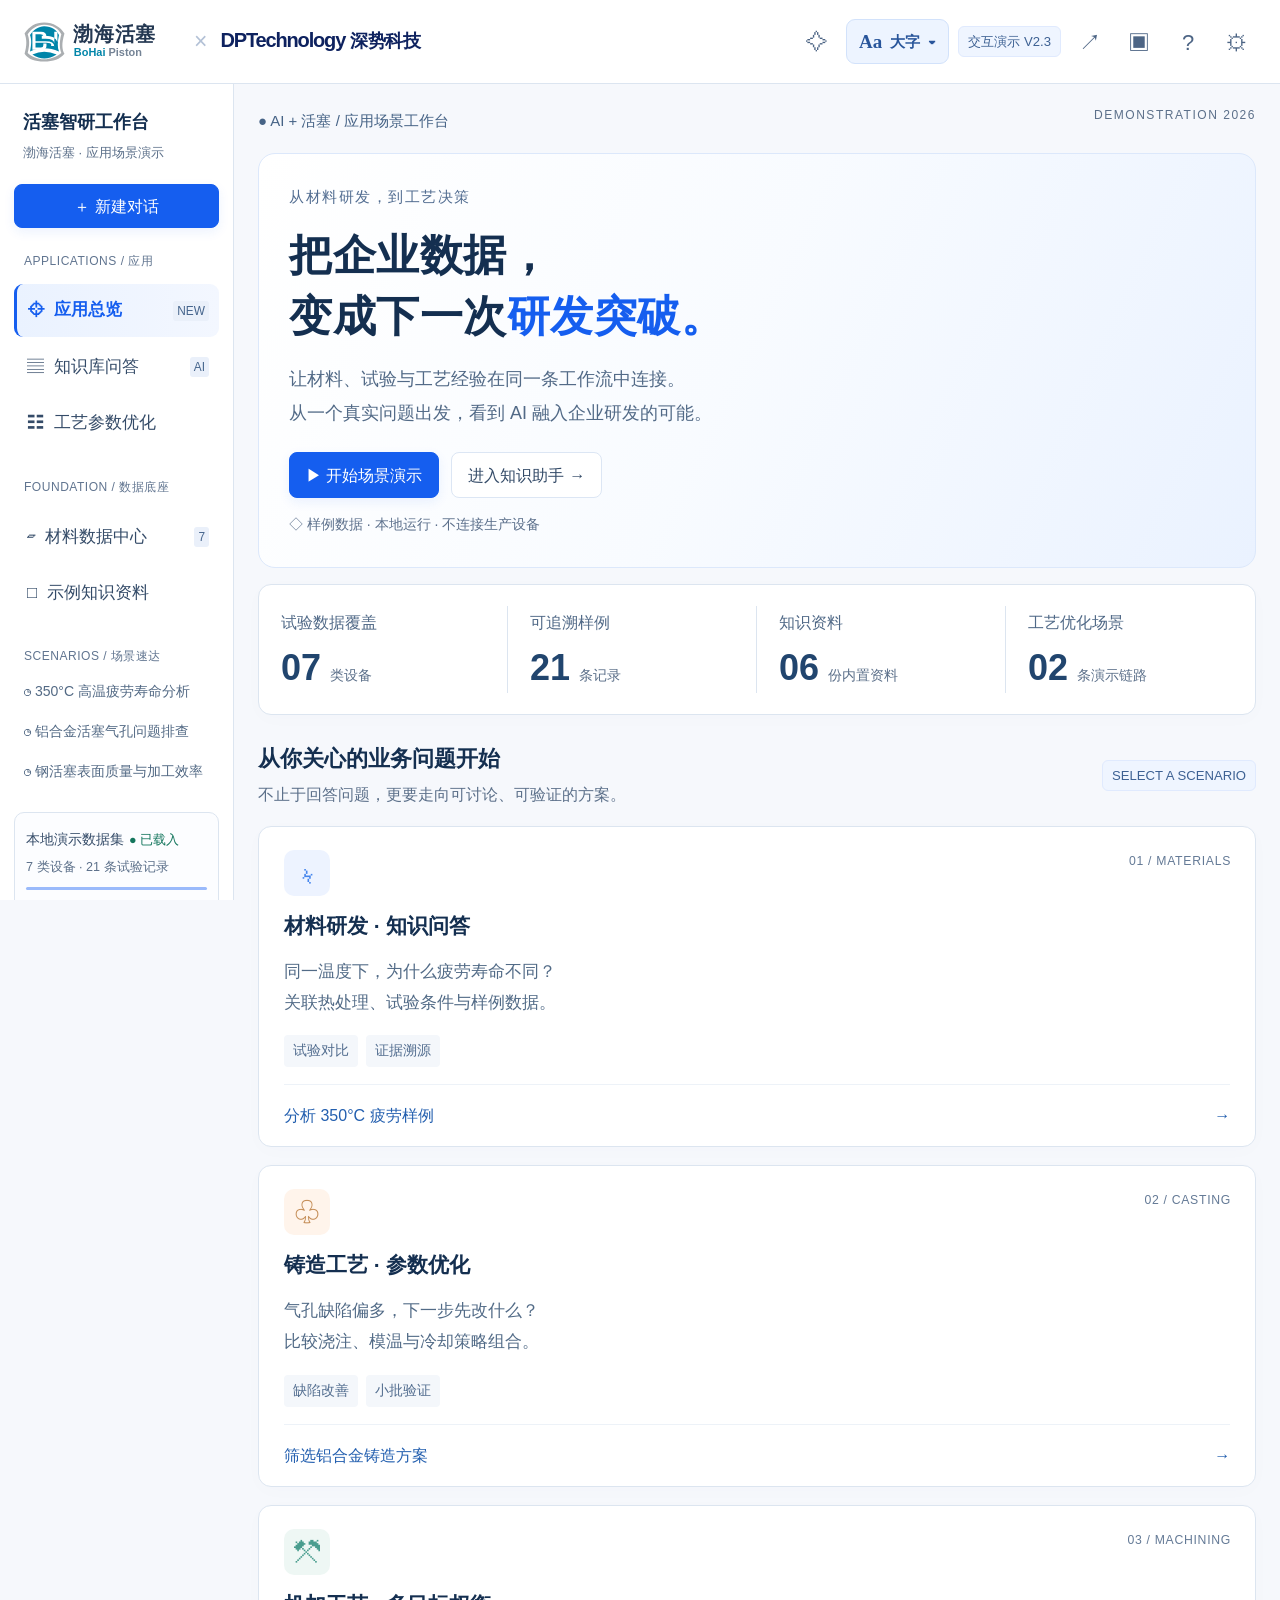
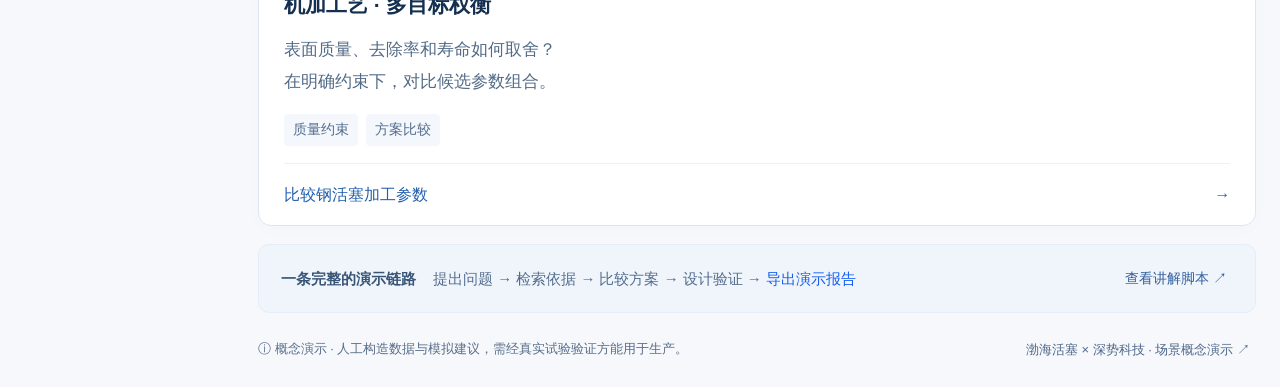
==== commit 3170f1e2: "Publish V2.3 DeepSeek connection UI without exposing provider credentials Preserve offline explanati" ====
--- a/index.html
+++ b/index.html
@@ -1,5 +1,5 @@
 <!doctype html>
-<html lang="zh-CN" data-reading-size="large"><head><meta charset="utf-8"><meta name="viewport" content="width=device-width,initial-scale=1"><meta name="theme-color" content="#155eef"><meta name="robots" content="noindex,nofollow"><meta name="description" content="活塞企业AI应用场景演示：材料知识问答、铸造与机加工参数优化。使用人工构造数据，不连接生产设备。"><title>活塞智研 | 渤海活塞 × 深势科技</title><link rel="icon" href="data:image/svg+xml,%3Csvg xmlns='http://www.w3.org/2000/svg' viewBox='0 0 40 40'%3E%3Crect width='40' height='40' rx='10' fill='%23155eef'/%3E%3Cpath d='M11 12h18v5H11zm0 8h18v9H11z' fill='white'/%3E%3C/svg%3E"><link rel="stylesheet" href="./style.css"><link rel="stylesheet" href="./readability.css?v=2.1"><link rel="stylesheet" href="./copilot.css?v=2.2"></head>
-<body><a class="skip" href="#main">跳到主要内容</a><header><div class="brands" aria-label="渤海活塞 × 深势科技"><svg class="bohai" viewBox="0 0 202 54" xmlns="http://www.w3.org/2000/svg" role="img" aria-label="渤海活塞 BoHai Piston"><path d="M27 2C39 2 48 8 53 16C49 29 50 37 53 42C47 49 39 52 27 52S7 49 2 42C5 31 5 24 2 16C8 7 16 2 27 2Z" fill="#aaaeb1"/><path d="M27 5C38 5 45 10 49 17C46 28 47 36 49 41C42 46 36 49 27 49S12 46 6 41C9 29 8 23 6 17C11 10 18 5 27 5Z" fill="#fff"/><path d="M27 7C37 7 43 12 46 18C44 27 44 34 46 39C39 36 34 35 27 35S15 36 9 39C11 29 11 24 9 18C13 12 20 7 27 7Z" fill="#0085a9"/><path d="M12 43Q27 36 43 43Q27 53 12 43Z" fill="#0085a9"/><path d="M12 14h11q7 0 7 6v3h-4v-3q0-3-4-3h-6v9h13q11 0 11 7v-4q0-6-11-6h-5v-4h5q12 0 15 8v-13h-4v18h-4v-2q0-2-6-2H16v6h7q3 0 3-3v-2h4v3q0 5-7 5H12Z" fill="#fff"/><text x="64" y="26" fill="#243852" font-family="Microsoft YaHei,Noto Sans CJK SC,sans-serif" font-size="25" font-weight="800" letter-spacing="1">渤海活塞</text><text x="65" y="45" font-family="Arial,sans-serif" font-size="14" font-weight="600"><tspan fill="#0085a9">BoHai</tspan><tspan fill="#748395"> Piston</tspan></text></svg><span class="cross">×</span><div class="dp" role="img" aria-label="DPTechnology 深势科技"><b>DPTechnology</b><strong>深势科技</strong></div></div><div class="platform"><b>活塞智研</b><small>AI APPLICATION WORKBENCH</small></div><div class="grow"></div><div class="top-actions"><div class="reading-control"><button id="readingToggle" class="reading-toggle" aria-expanded="false" aria-controls="readingMenu" aria-label="调整字号，当前大字"><strong aria-hidden="true">Aa</strong><span id="readingCurrent">大字</span><span aria-hidden="true">▾</span></button><section id="readingMenu" class="reading-menu" aria-labelledby="readingTitle" hidden><h2 id="readingTitle">阅读字号</h2><p>默认大字显示，投屏可选特大。</p><div class="reading-options" role="group" aria-label="选择阅读字号"><label><input type="radio" name="readingSize" value="standard"><span>标准</span><small>紧凑阅读</small></label><label><input type="radio" name="readingSize" value="large" checked><span>大字</span><small>默认推荐</small></label><label><input type="radio" name="readingSize" value="extra"><span>特大</span><small>远距离演示</small></label></div><p class="reading-menu-note">正文、表格和参数一起调整，自动记住本机选择。</p></section></div><span class="badge">交互演示 V2.2</span><button class="ib" data-action="share" aria-label="分享场景" title="分享场景">↗</button><button class="ib" data-action="present" aria-label="切换投屏模式" title="投屏模式">▣</button><button class="ib" data-action="guide" aria-label="演示指南" title="演示指南">?</button><button class="ib" data-action="settings" aria-label="演示设置" title="演示设置">⚙</button></div></header>
+<html lang="zh-CN" data-reading-size="large"><head><meta charset="utf-8"><meta name="viewport" content="width=device-width,initial-scale=1"><meta name="theme-color" content="#155eef"><meta name="robots" content="noindex,nofollow"><meta name="description" content="活塞企业AI应用场景演示：材料知识问答、铸造与机加工参数优化。使用人工构造数据，不连接生产设备。"><title>活塞智研 | 渤海活塞 × 深势科技</title><link rel="icon" href="data:image/svg+xml,%3Csvg xmlns='http://www.w3.org/2000/svg' viewBox='0 0 40 40'%3E%3Crect width='40' height='40' rx='10' fill='%23155eef'/%3E%3Cpath d='M11 12h18v5H11zm0 8h18v9H11z' fill='white'/%3E%3C/svg%3E"><link rel="stylesheet" href="./style.css"><link rel="stylesheet" href="./readability.css?v=2.1"><link rel="stylesheet" href="./copilot.css?v=2.2"><link rel="stylesheet" href="./live.css?v=2.3"></head>
+<body><a class="skip" href="#main">跳到主要内容</a><header><div class="brands" aria-label="渤海活塞 × 深势科技"><svg class="bohai" viewBox="0 0 202 54" xmlns="http://www.w3.org/2000/svg" role="img" aria-label="渤海活塞 BoHai Piston"><path d="M27 2C39 2 48 8 53 16C49 29 50 37 53 42C47 49 39 52 27 52S7 49 2 42C5 31 5 24 2 16C8 7 16 2 27 2Z" fill="#aaaeb1"/><path d="M27 5C38 5 45 10 49 17C46 28 47 36 49 41C42 46 36 49 27 49S12 46 6 41C9 29 8 23 6 17C11 10 18 5 27 5Z" fill="#fff"/><path d="M27 7C37 7 43 12 46 18C44 27 44 34 46 39C39 36 34 35 27 35S15 36 9 39C11 29 11 24 9 18C13 12 20 7 27 7Z" fill="#0085a9"/><path d="M12 43Q27 36 43 43Q27 53 12 43Z" fill="#0085a9"/><path d="M12 14h11q7 0 7 6v3h-4v-3q0-3-4-3h-6v9h13q11 0 11 7v-4q0-6-11-6h-5v-4h5q12 0 15 8v-13h-4v18h-4v-2q0-2-6-2H16v6h7q3 0 3-3v-2h4v3q0 5-7 5H12Z" fill="#fff"/><text x="64" y="26" fill="#243852" font-family="Microsoft YaHei,Noto Sans CJK SC,sans-serif" font-size="25" font-weight="800" letter-spacing="1">渤海活塞</text><text x="65" y="45" font-family="Arial,sans-serif" font-size="14" font-weight="600"><tspan fill="#0085a9">BoHai</tspan><tspan fill="#748395"> Piston</tspan></text></svg><span class="cross">×</span><div class="dp" role="img" aria-label="DPTechnology 深势科技"><b>DPTechnology</b><strong>深势科技</strong></div></div><div class="platform"><b>活塞智研</b><small>AI APPLICATION WORKBENCH</small></div><div class="grow"></div><div class="top-actions"><div class="reading-control"><button id="readingToggle" class="reading-toggle" aria-expanded="false" aria-controls="readingMenu" aria-label="调整字号，当前大字"><strong aria-hidden="true">Aa</strong><span id="readingCurrent">大字</span><span aria-hidden="true">▾</span></button><section id="readingMenu" class="reading-menu" aria-labelledby="readingTitle" hidden><h2 id="readingTitle">阅读字号</h2><p>默认大字显示，投屏可选特大。</p><div class="reading-options" role="group" aria-label="选择阅读字号"><label><input type="radio" name="readingSize" value="standard"><span>标准</span><small>紧凑阅读</small></label><label><input type="radio" name="readingSize" value="large" checked><span>大字</span><small>默认推荐</small></label><label><input type="radio" name="readingSize" value="extra"><span>特大</span><small>远距离演示</small></label></div><p class="reading-menu-note">正文、表格和参数一起调整，自动记住本机选择。</p></section></div><span class="badge">交互演示 V2.3</span><button class="ib" data-action="share" aria-label="分享场景" title="分享场景">↗</button><button class="ib" data-action="present" aria-label="切换投屏模式" title="投屏模式">▣</button><button class="ib" data-action="guide" aria-label="演示指南" title="演示指南">?</button><button class="ib" data-action="settings" aria-label="演示设置" title="演示设置">⚙</button></div></header>
 <div class="app"><aside class="sidebar"><div class="workspace"><b>活塞智研工作台</b><small id="companyLabel">渤海活塞 · 应用场景演示</small></div><button class="btn primary full" data-action="new">＋ 新建对话</button><div class="nav-label">APPLICATIONS / 应用</div><nav><button data-page="home">⌖ <span>应用总览</span><small>NEW</small></button><button data-page="knowledge">▤ <span>知识库问答</span><small>AI</small></button><button data-page="casting">☷ <span>工艺参数优化</span></button></nav><div class="nav-label">FOUNDATION / 数据底座</div><nav><button data-page="data">▱ <span>材料数据中心</span><small>7</small></button><button data-page="docs">□ <span>示例知识资料</span></button></nav><div class="nav-label">SCENARIOS / 场景速达</div><div class="quick-links"><button data-ask="fatigue">◷ 350°C 高温疲劳寿命分析</button><button data-ask="casting">◷ 铝合金活塞气孔问题排查</button><button data-ask="machining">◷ 钢活塞表面质量与加工效率</button></div><div class="local-status"><b>本地演示数据集</b><i>● 已载入</i><small>7 类设备 · 21 条试验记录</small><div></div><small>不连接企业系统，不上传数据</small></div></aside><main id="main" tabindex="-1"><div id="screen"></div><footer><span>ⓘ 概念演示 · 人工构造数据与模拟建议，需经真实试验验证方能用于生产。</span><button data-action="about">渤海活塞 × 深势科技 · 场景概念演示 ↗</button></footer></main></div>
-<div class="overlay" id="overlay" hidden><section class="dialog" role="dialog" aria-modal="true" aria-labelledby="dialogTitle"><div class="dialog-head"><div><small id="dialogTag">DEMO EVIDENCE</small><h2 id="dialogTitle"></h2></div><button class="ib" data-action="close" aria-label="关闭弹窗">×</button></div><div class="dialog-body" id="dialogBody"></div><div class="dialog-foot" id="dialogFoot"></div></section></div><div id="toast" role="status"></div><input id="files" type="file" hidden multiple accept=".txt,.md,.csv,.png,.jpg,.jpeg,.webp"><button id="stopDemo" class="btn primary" data-action="stop" hidden>■ 停止自动演示</button><script src="./app.js"></script><script src="./readability.js?v=2.1"></script><script src="./copilot.js?v=2.2"></script></body></html>
+<div class="overlay" id="overlay" hidden><section class="dialog" role="dialog" aria-modal="true" aria-labelledby="dialogTitle"><div class="dialog-head"><div><small id="dialogTag">DEMO EVIDENCE</small><h2 id="dialogTitle"></h2></div><button class="ib" data-action="close" aria-label="关闭弹窗">×</button></div><div class="dialog-body" id="dialogBody"></div><div class="dialog-foot" id="dialogFoot"></div></section></div><div id="toast" role="status"></div><input id="files" type="file" hidden multiple accept=".txt,.md,.csv,.png,.jpg,.jpeg,.webp"><button id="stopDemo" class="btn primary" data-action="stop" hidden>■ 停止自动演示</button><script src="./app.js"></script><script src="./readability.js?v=2.1"></script><script src="./copilot.js?v=2.2"></script><script src="./live.js?v=2.3"></script></body></html>
--- a/live.css
+++ b/live.css
@@ -0,0 +1,3 @@
+.live-bar{display:flex;justify-content:space-between;align-items:center;gap:12px;flex-wrap:wrap;padding:15px 20px;margin-bottom:18px;background:#eef5ff;border:1px solid #d4e3fa;border-radius:12px;font-size:var(--fs-body,17px)}
+.live-bar p{font-size:.85em;color:#46617c}.live-bar strong{color:#19478a}.live-dot{color:#087456}.live-form label{display:block;font-weight:600;margin:16px 0 5px}.live-form input[type=url],.live-form input[type=password]{width:100%;font-size:16px}.live-form .warning{line-height:1.8}.live-answer{padding:20px 0;border-bottom:1px solid var(--line)}.live-answer .agent{display:flex;align-items:center;flex-wrap:wrap;gap:10px}.live-text{white-space:pre-wrap;overflow-wrap:anywhere;line-height:1.95;font-size:var(--fs-body,18px);color:#2c4764}.live-text strong{color:#17395b}.live-text h3{font-size:1.08em;margin:15px 0 6px}.live-text code{background:#f0f4fa;border-radius:3px;padding:2px 4px}.live-sources{margin-top:12px;padding:12px;background:#f6f9fe;border-radius:8px;line-height:1.8;font-size:.9em}.live-sources summary{cursor:pointer}.live-status{font-size:.85em;color:#456580;margin-top:12px}.live-status.error{color:#a13023;background:#fff4ed;padding:10px;border-radius:6px}.live-welcome{padding:38px 24px;line-height:1.9}.live-welcome p{margin:12px 0}.live-chat .compose{position:sticky;bottom:0;background:white;z-index:5;border-radius:0 0 12px 12px}.live-consent{display:flex!important;align-items:flex-start;gap:9px;font-weight:400!important}.live-consent input{margin-top:6px}.live-config-status{white-space:pre-wrap;font-size:15px;color:#275578;min-height:26px}.live-answer small{font-size:.85em}.live-text p{margin:9px 0}.live-mode-notice{padding:10px 14px;border-left:3px solid #799fe0;font-size:var(--fs-small,15px);line-height:1.7;margin-bottom:16px}
+@media(max-width:760px){.live-bar{padding:13px;font-size:16px}.live-bar .btn{min-height:40px}.live-welcome{padding:23px 14px}.live-chat .compose{position:static}.live-text{font-size:16px}.live-chat .panel-head{flex-wrap:wrap}}
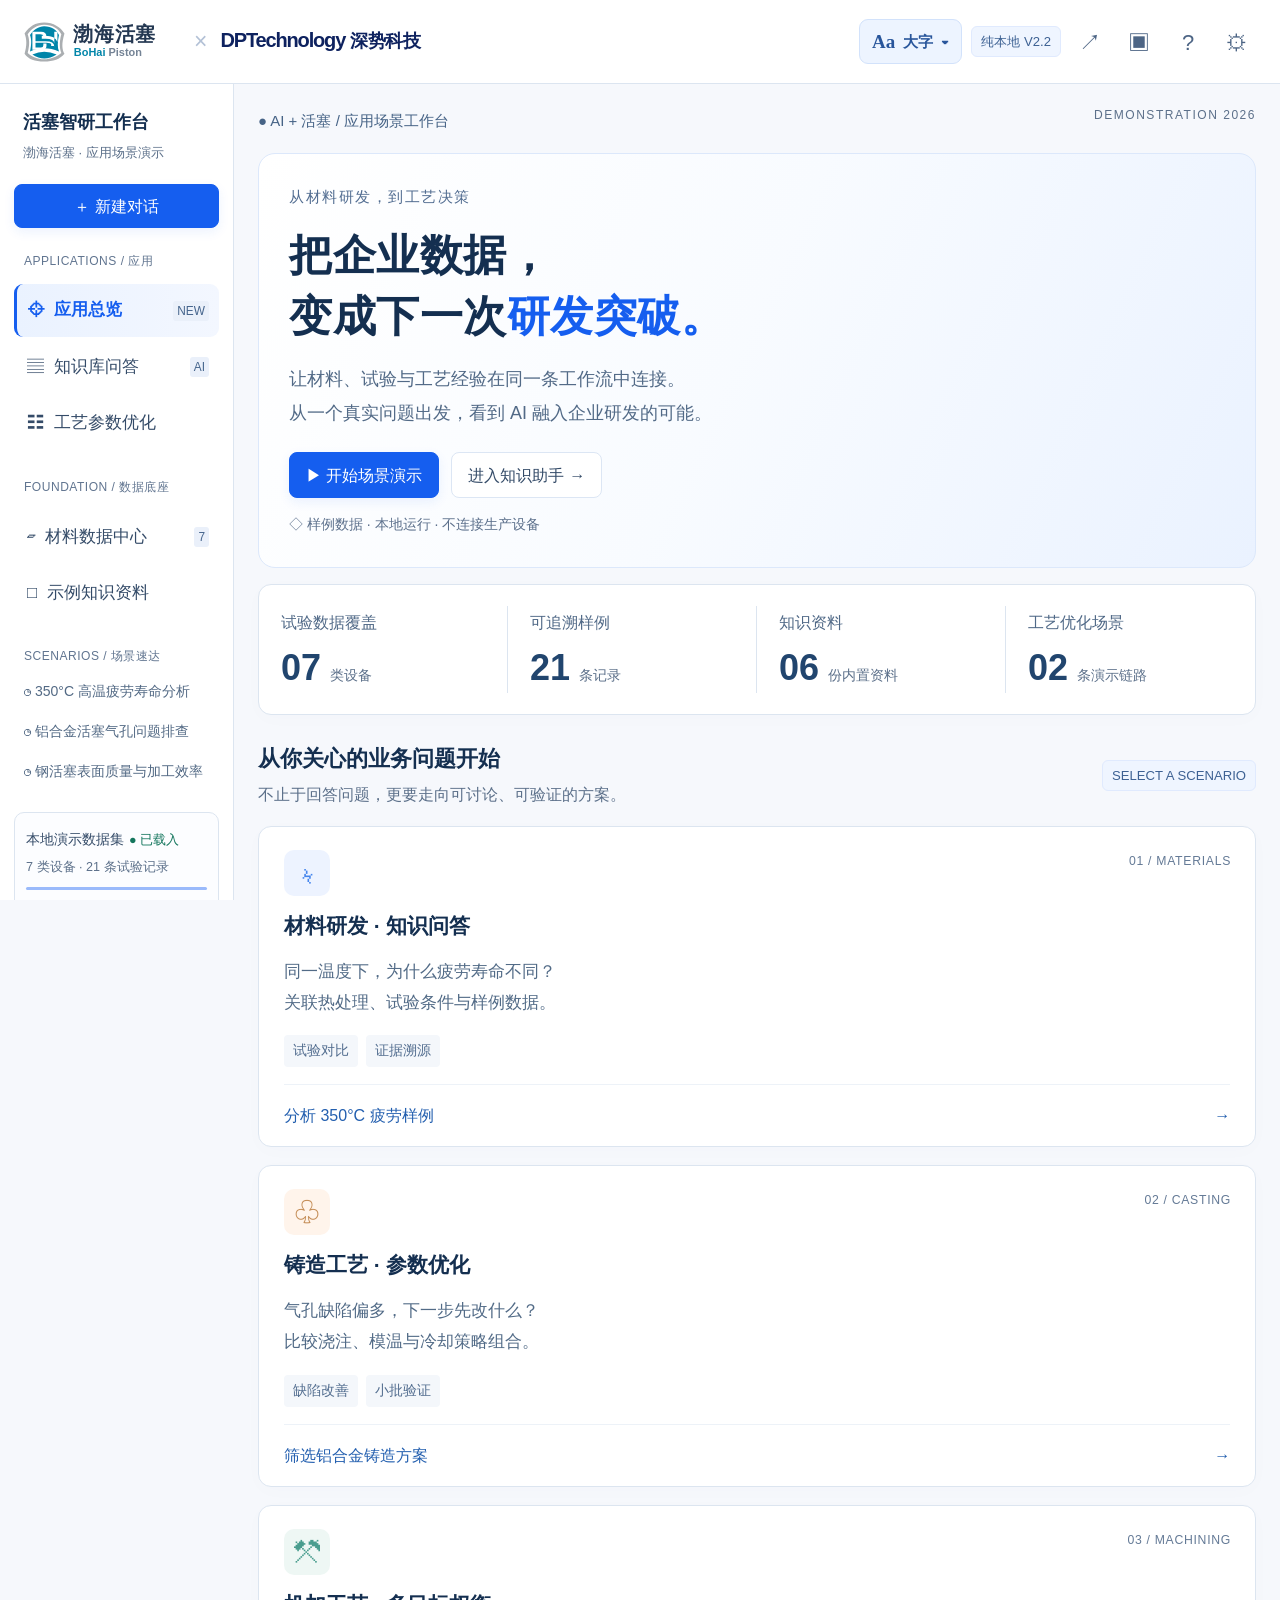
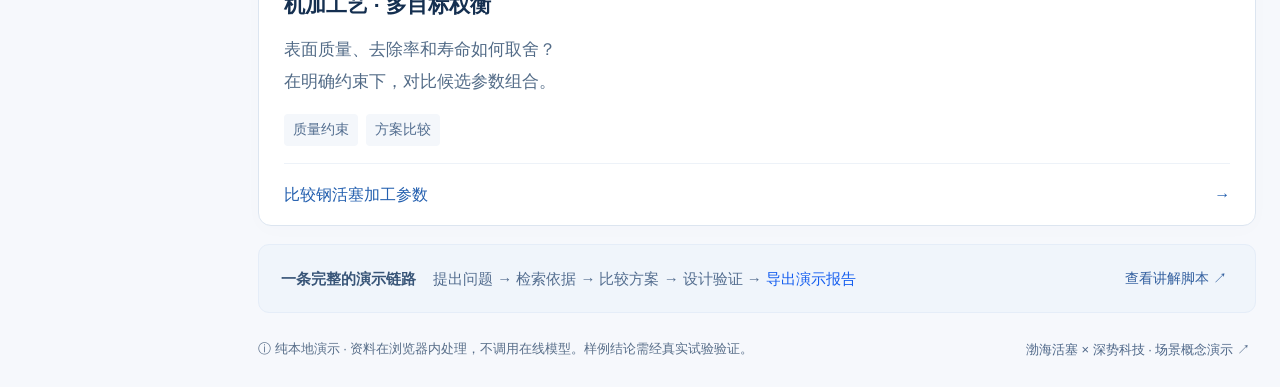
==== commit 31affdc2: "Restore pure local V2.2 demo and remove online model integration Reinstate the answer-first local kn" ====
--- a/index.html
+++ b/index.html
@@ -1,5 +1,5 @@
 <!doctype html>
-<html lang="zh-CN" data-reading-size="large"><head><meta charset="utf-8"><meta name="viewport" content="width=device-width,initial-scale=1"><meta name="theme-color" content="#155eef"><meta name="robots" content="noindex,nofollow"><meta name="description" content="活塞企业AI应用场景演示：材料知识问答、铸造与机加工参数优化。使用人工构造数据，不连接生产设备。"><title>活塞智研 | 渤海活塞 × 深势科技</title><link rel="icon" href="data:image/svg+xml,%3Csvg xmlns='http://www.w3.org/2000/svg' viewBox='0 0 40 40'%3E%3Crect width='40' height='40' rx='10' fill='%23155eef'/%3E%3Cpath d='M11 12h18v5H11zm0 8h18v9H11z' fill='white'/%3E%3C/svg%3E"><link rel="stylesheet" href="./style.css"><link rel="stylesheet" href="./readability.css?v=2.1"><link rel="stylesheet" href="./copilot.css?v=2.2"><link rel="stylesheet" href="./live.css?v=2.3"></head>
-<body><a class="skip" href="#main">跳到主要内容</a><header><div class="brands" aria-label="渤海活塞 × 深势科技"><svg class="bohai" viewBox="0 0 202 54" xmlns="http://www.w3.org/2000/svg" role="img" aria-label="渤海活塞 BoHai Piston"><path d="M27 2C39 2 48 8 53 16C49 29 50 37 53 42C47 49 39 52 27 52S7 49 2 42C5 31 5 24 2 16C8 7 16 2 27 2Z" fill="#aaaeb1"/><path d="M27 5C38 5 45 10 49 17C46 28 47 36 49 41C42 46 36 49 27 49S12 46 6 41C9 29 8 23 6 17C11 10 18 5 27 5Z" fill="#fff"/><path d="M27 7C37 7 43 12 46 18C44 27 44 34 46 39C39 36 34 35 27 35S15 36 9 39C11 29 11 24 9 18C13 12 20 7 27 7Z" fill="#0085a9"/><path d="M12 43Q27 36 43 43Q27 53 12 43Z" fill="#0085a9"/><path d="M12 14h11q7 0 7 6v3h-4v-3q0-3-4-3h-6v9h13q11 0 11 7v-4q0-6-11-6h-5v-4h5q12 0 15 8v-13h-4v18h-4v-2q0-2-6-2H16v6h7q3 0 3-3v-2h4v3q0 5-7 5H12Z" fill="#fff"/><text x="64" y="26" fill="#243852" font-family="Microsoft YaHei,Noto Sans CJK SC,sans-serif" font-size="25" font-weight="800" letter-spacing="1">渤海活塞</text><text x="65" y="45" font-family="Arial,sans-serif" font-size="14" font-weight="600"><tspan fill="#0085a9">BoHai</tspan><tspan fill="#748395"> Piston</tspan></text></svg><span class="cross">×</span><div class="dp" role="img" aria-label="DPTechnology 深势科技"><b>DPTechnology</b><strong>深势科技</strong></div></div><div class="platform"><b>活塞智研</b><small>AI APPLICATION WORKBENCH</small></div><div class="grow"></div><div class="top-actions"><div class="reading-control"><button id="readingToggle" class="reading-toggle" aria-expanded="false" aria-controls="readingMenu" aria-label="调整字号，当前大字"><strong aria-hidden="true">Aa</strong><span id="readingCurrent">大字</span><span aria-hidden="true">▾</span></button><section id="readingMenu" class="reading-menu" aria-labelledby="readingTitle" hidden><h2 id="readingTitle">阅读字号</h2><p>默认大字显示，投屏可选特大。</p><div class="reading-options" role="group" aria-label="选择阅读字号"><label><input type="radio" name="readingSize" value="standard"><span>标准</span><small>紧凑阅读</small></label><label><input type="radio" name="readingSize" value="large" checked><span>大字</span><small>默认推荐</small></label><label><input type="radio" name="readingSize" value="extra"><span>特大</span><small>远距离演示</small></label></div><p class="reading-menu-note">正文、表格和参数一起调整，自动记住本机选择。</p></section></div><span class="badge">交互演示 V2.3</span><button class="ib" data-action="share" aria-label="分享场景" title="分享场景">↗</button><button class="ib" data-action="present" aria-label="切换投屏模式" title="投屏模式">▣</button><button class="ib" data-action="guide" aria-label="演示指南" title="演示指南">?</button><button class="ib" data-action="settings" aria-label="演示设置" title="演示设置">⚙</button></div></header>
-<div class="app"><aside class="sidebar"><div class="workspace"><b>活塞智研工作台</b><small id="companyLabel">渤海活塞 · 应用场景演示</small></div><button class="btn primary full" data-action="new">＋ 新建对话</button><div class="nav-label">APPLICATIONS / 应用</div><nav><button data-page="home">⌖ <span>应用总览</span><small>NEW</small></button><button data-page="knowledge">▤ <span>知识库问答</span><small>AI</small></button><button data-page="casting">☷ <span>工艺参数优化</span></button></nav><div class="nav-label">FOUNDATION / 数据底座</div><nav><button data-page="data">▱ <span>材料数据中心</span><small>7</small></button><button data-page="docs">□ <span>示例知识资料</span></button></nav><div class="nav-label">SCENARIOS / 场景速达</div><div class="quick-links"><button data-ask="fatigue">◷ 350°C 高温疲劳寿命分析</button><button data-ask="casting">◷ 铝合金活塞气孔问题排查</button><button data-ask="machining">◷ 钢活塞表面质量与加工效率</button></div><div class="local-status"><b>本地演示数据集</b><i>● 已载入</i><small>7 类设备 · 21 条试验记录</small><div></div><small>不连接企业系统，不上传数据</small></div></aside><main id="main" tabindex="-1"><div id="screen"></div><footer><span>ⓘ 概念演示 · 人工构造数据与模拟建议，需经真实试验验证方能用于生产。</span><button data-action="about">渤海活塞 × 深势科技 · 场景概念演示 ↗</button></footer></main></div>
-<div class="overlay" id="overlay" hidden><section class="dialog" role="dialog" aria-modal="true" aria-labelledby="dialogTitle"><div class="dialog-head"><div><small id="dialogTag">DEMO EVIDENCE</small><h2 id="dialogTitle"></h2></div><button class="ib" data-action="close" aria-label="关闭弹窗">×</button></div><div class="dialog-body" id="dialogBody"></div><div class="dialog-foot" id="dialogFoot"></div></section></div><div id="toast" role="status"></div><input id="files" type="file" hidden multiple accept=".txt,.md,.csv,.png,.jpg,.jpeg,.webp"><button id="stopDemo" class="btn primary" data-action="stop" hidden>■ 停止自动演示</button><script src="./app.js"></script><script src="./readability.js?v=2.1"></script><script src="./copilot.js?v=2.2"></script><script src="./live.js?v=2.3"></script></body></html>
+<html lang="zh-CN" data-reading-size="large"><head><meta charset="utf-8"><meta http-equiv="Content-Security-Policy" content="connect-src 'none'; object-src 'none'; form-action 'none'"><meta name="viewport" content="width=device-width,initial-scale=1"><meta name="theme-color" content="#155eef"><meta name="robots" content="noindex,nofollow"><meta name="description" content="活塞企业AI应用场景演示：材料知识问答、铸造与机加工参数优化。使用人工构造数据，不连接生产设备。"><title>活塞智研 | 渤海活塞 × 深势科技</title><link rel="icon" href="data:image/svg+xml,%3Csvg xmlns='http://www.w3.org/2000/svg' viewBox='0 0 40 40'%3E%3Crect width='40' height='40' rx='10' fill='%23155eef'/%3E%3Cpath d='M11 12h18v5H11zm0 8h18v9H11z' fill='white'/%3E%3C/svg%3E"><link rel="stylesheet" href="./style.css?v=local-20261010"><link rel="stylesheet" href="./readability.css?v=local-20261010"><link rel="stylesheet" href="./copilot.css?v=local-20261010"></head>
+<body><a class="skip" href="#main">跳到主要内容</a><header><div class="brands" aria-label="渤海活塞 × 深势科技"><svg class="bohai" viewBox="0 0 202 54" xmlns="http://www.w3.org/2000/svg" role="img" aria-label="渤海活塞 BoHai Piston"><path d="M27 2C39 2 48 8 53 16C49 29 50 37 53 42C47 49 39 52 27 52S7 49 2 42C5 31 5 24 2 16C8 7 16 2 27 2Z" fill="#aaaeb1"/><path d="M27 5C38 5 45 10 49 17C46 28 47 36 49 41C42 46 36 49 27 49S12 46 6 41C9 29 8 23 6 17C11 10 18 5 27 5Z" fill="#fff"/><path d="M27 7C37 7 43 12 46 18C44 27 44 34 46 39C39 36 34 35 27 35S15 36 9 39C11 29 11 24 9 18C13 12 20 7 27 7Z" fill="#0085a9"/><path d="M12 43Q27 36 43 43Q27 53 12 43Z" fill="#0085a9"/><path d="M12 14h11q7 0 7 6v3h-4v-3q0-3-4-3h-6v9h13q11 0 11 7v-4q0-6-11-6h-5v-4h5q12 0 15 8v-13h-4v18h-4v-2q0-2-6-2H16v6h7q3 0 3-3v-2h4v3q0 5-7 5H12Z" fill="#fff"/><text x="64" y="26" fill="#243852" font-family="Microsoft YaHei,Noto Sans CJK SC,sans-serif" font-size="25" font-weight="800" letter-spacing="1">渤海活塞</text><text x="65" y="45" font-family="Arial,sans-serif" font-size="14" font-weight="600"><tspan fill="#0085a9">BoHai</tspan><tspan fill="#748395"> Piston</tspan></text></svg><span class="cross">×</span><div class="dp" role="img" aria-label="DPTechnology 深势科技"><b>DPTechnology</b><strong>深势科技</strong></div></div><div class="platform"><b>活塞智研</b><small>AI APPLICATION WORKBENCH</small></div><div class="grow"></div><div class="top-actions"><div class="reading-control"><button id="readingToggle" class="reading-toggle" aria-expanded="false" aria-controls="readingMenu" aria-label="调整字号，当前大字"><strong aria-hidden="true">Aa</strong><span id="readingCurrent">大字</span><span aria-hidden="true">▾</span></button><section id="readingMenu" class="reading-menu" aria-labelledby="readingTitle" hidden><h2 id="readingTitle">阅读字号</h2><p>默认大字显示，投屏可选特大。</p><div class="reading-options" role="group" aria-label="选择阅读字号"><label><input type="radio" name="readingSize" value="standard"><span>标准</span><small>紧凑阅读</small></label><label><input type="radio" name="readingSize" value="large" checked><span>大字</span><small>默认推荐</small></label><label><input type="radio" name="readingSize" value="extra"><span>特大</span><small>远距离演示</small></label></div><p class="reading-menu-note">正文、表格和参数一起调整，自动记住本机选择。</p></section></div><span class="badge">纯本地 V2.2</span><button class="ib" data-action="share" aria-label="分享场景" title="分享场景">↗</button><button class="ib" data-action="present" aria-label="切换投屏模式" title="投屏模式">▣</button><button class="ib" data-action="guide" aria-label="演示指南" title="演示指南">?</button><button class="ib" data-action="settings" aria-label="演示设置" title="演示设置">⚙</button></div></header>
+<div class="app"><aside class="sidebar"><div class="workspace"><b>活塞智研工作台</b><small id="companyLabel">渤海活塞 · 应用场景演示</small></div><button class="btn primary full" data-action="new">＋ 新建对话</button><div class="nav-label">APPLICATIONS / 应用</div><nav><button data-page="home">⌖ <span>应用总览</span><small>NEW</small></button><button data-page="knowledge">▤ <span>知识库问答</span><small>AI</small></button><button data-page="casting">☷ <span>工艺参数优化</span></button></nav><div class="nav-label">FOUNDATION / 数据底座</div><nav><button data-page="data">▱ <span>材料数据中心</span><small>7</small></button><button data-page="docs">□ <span>示例知识资料</span></button></nav><div class="nav-label">SCENARIOS / 场景速达</div><div class="quick-links"><button data-ask="fatigue">◷ 350°C 高温疲劳寿命分析</button><button data-ask="casting">◷ 铝合金活塞气孔问题排查</button><button data-ask="machining">◷ 钢活塞表面质量与加工效率</button></div><div class="local-status"><b>本地演示数据集</b><i>● 已载入</i><small>7 类设备 · 21 条试验记录</small><div></div><small>不连接企业系统，不上传数据</small></div></aside><main id="main" tabindex="-1"><div id="screen"></div><footer><span>ⓘ 纯本地演示 · 资料在浏览器内处理，不调用在线模型。样例结论需经真实试验验证。</span><button data-action="about">渤海活塞 × 深势科技 · 场景概念演示 ↗</button></footer></main></div>
+<div class="overlay" id="overlay" hidden><section class="dialog" role="dialog" aria-modal="true" aria-labelledby="dialogTitle"><div class="dialog-head"><div><small id="dialogTag">DEMO EVIDENCE</small><h2 id="dialogTitle"></h2></div><button class="ib" data-action="close" aria-label="关闭弹窗">×</button></div><div class="dialog-body" id="dialogBody"></div><div class="dialog-foot" id="dialogFoot"></div></section></div><div id="toast" role="status"></div><input id="files" type="file" hidden multiple accept=".txt,.md,.csv,.png,.jpg,.jpeg,.webp"><button id="stopDemo" class="btn primary" data-action="stop" hidden>■ 停止自动演示</button><script src="./local-only.js?v=local-20261010"></script><script src="./app.js?v=local-20261010"></script><script src="./readability.js?v=local-20261010"></script><script src="./copilot.js?v=local-20261010"></script></body></html>
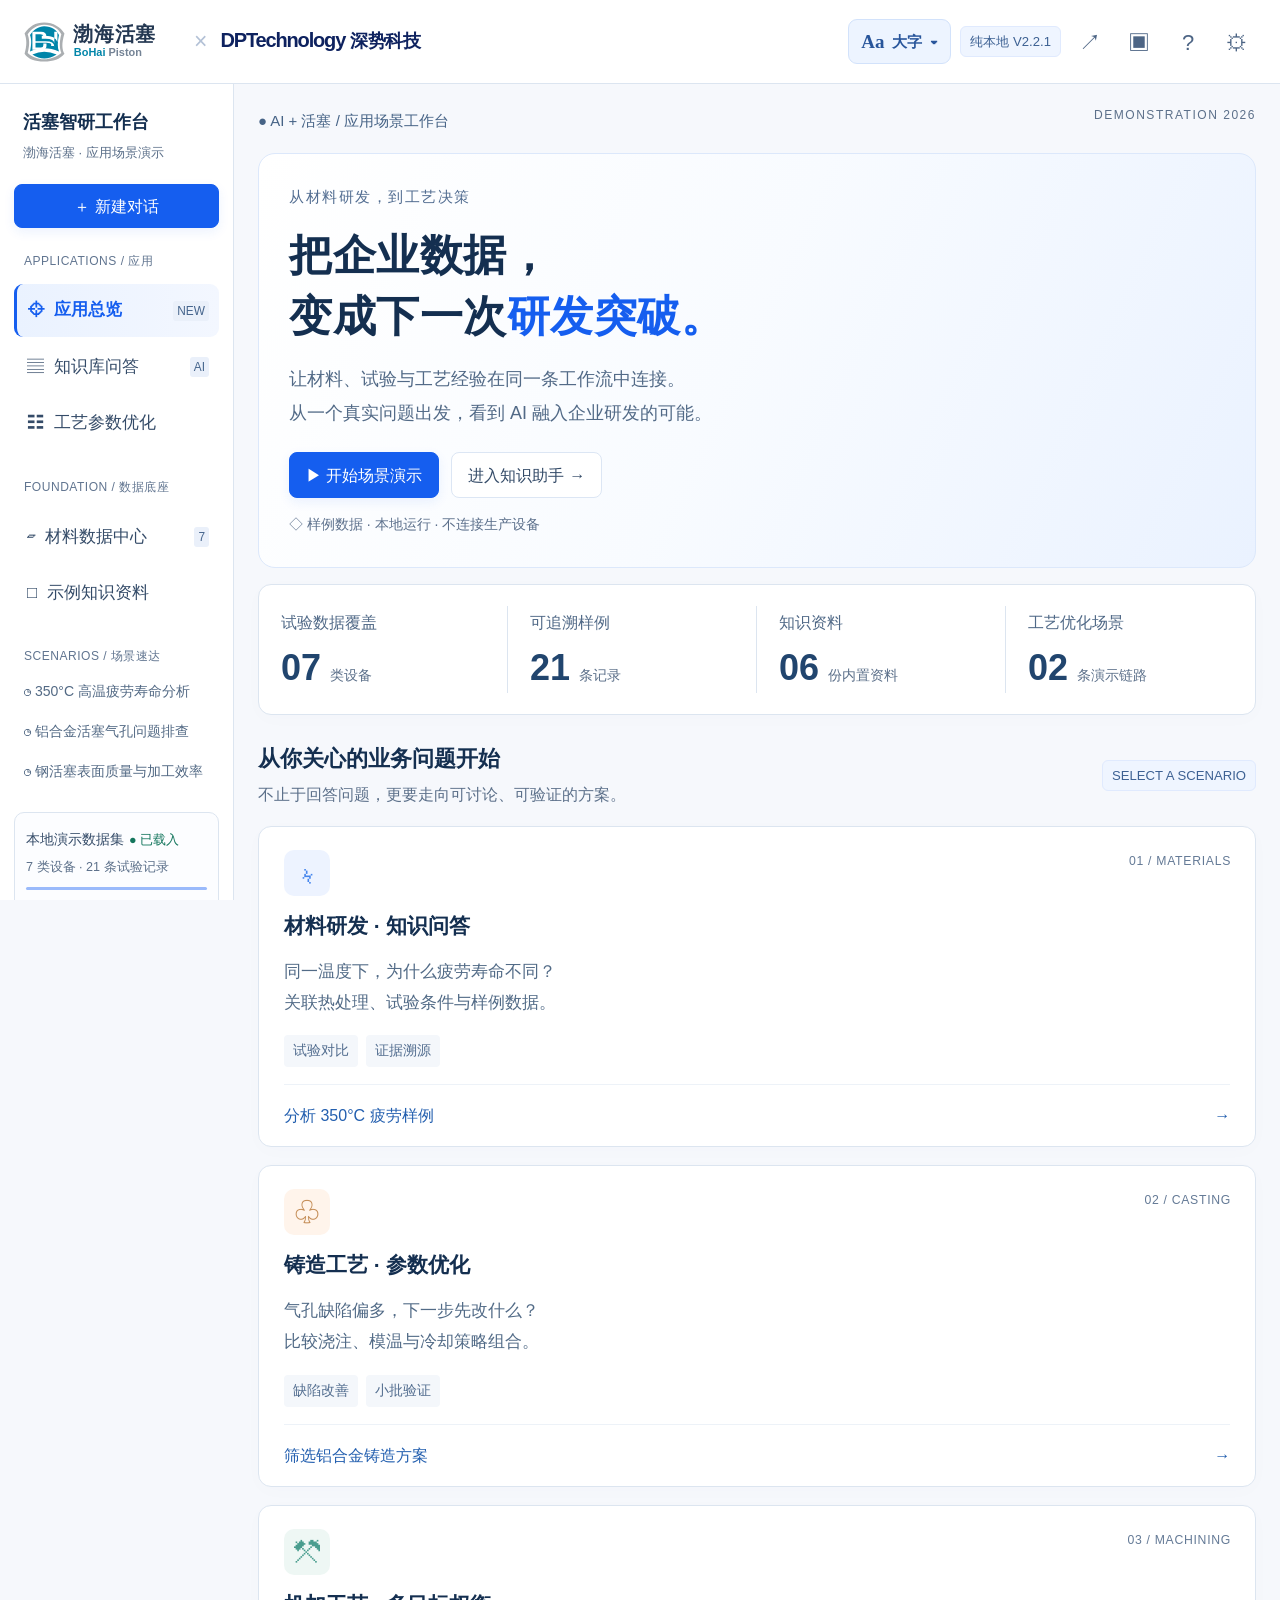
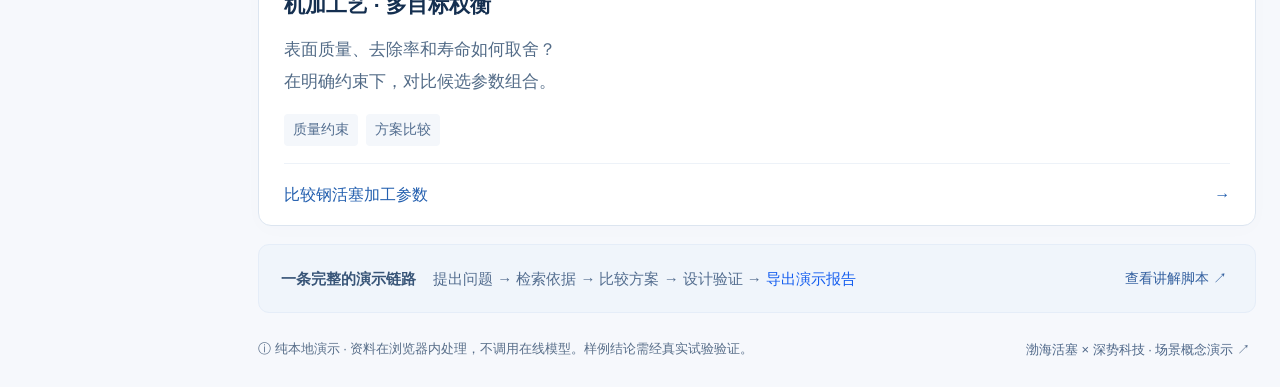
==== commit 503ecb9f: "Make local knowledge chat wait for user input before answering Remove seeded answers, prepare sugges" ====
--- a/index.html
+++ b/index.html
@@ -1,5 +1,5 @@
 <!doctype html>
-<html lang="zh-CN" data-reading-size="large"><head><meta charset="utf-8"><meta http-equiv="Content-Security-Policy" content="connect-src 'none'; object-src 'none'; form-action 'none'"><meta name="viewport" content="width=device-width,initial-scale=1"><meta name="theme-color" content="#155eef"><meta name="robots" content="noindex,nofollow"><meta name="description" content="活塞企业AI应用场景演示：材料知识问答、铸造与机加工参数优化。使用人工构造数据，不连接生产设备。"><title>活塞智研 | 渤海活塞 × 深势科技</title><link rel="icon" href="data:image/svg+xml,%3Csvg xmlns='http://www.w3.org/2000/svg' viewBox='0 0 40 40'%3E%3Crect width='40' height='40' rx='10' fill='%23155eef'/%3E%3Cpath d='M11 12h18v5H11zm0 8h18v9H11z' fill='white'/%3E%3C/svg%3E"><link rel="stylesheet" href="./style.css?v=local-20261010"><link rel="stylesheet" href="./readability.css?v=local-20261010"><link rel="stylesheet" href="./copilot.css?v=local-20261010"></head>
-<body><a class="skip" href="#main">跳到主要内容</a><header><div class="brands" aria-label="渤海活塞 × 深势科技"><svg class="bohai" viewBox="0 0 202 54" xmlns="http://www.w3.org/2000/svg" role="img" aria-label="渤海活塞 BoHai Piston"><path d="M27 2C39 2 48 8 53 16C49 29 50 37 53 42C47 49 39 52 27 52S7 49 2 42C5 31 5 24 2 16C8 7 16 2 27 2Z" fill="#aaaeb1"/><path d="M27 5C38 5 45 10 49 17C46 28 47 36 49 41C42 46 36 49 27 49S12 46 6 41C9 29 8 23 6 17C11 10 18 5 27 5Z" fill="#fff"/><path d="M27 7C37 7 43 12 46 18C44 27 44 34 46 39C39 36 34 35 27 35S15 36 9 39C11 29 11 24 9 18C13 12 20 7 27 7Z" fill="#0085a9"/><path d="M12 43Q27 36 43 43Q27 53 12 43Z" fill="#0085a9"/><path d="M12 14h11q7 0 7 6v3h-4v-3q0-3-4-3h-6v9h13q11 0 11 7v-4q0-6-11-6h-5v-4h5q12 0 15 8v-13h-4v18h-4v-2q0-2-6-2H16v6h7q3 0 3-3v-2h4v3q0 5-7 5H12Z" fill="#fff"/><text x="64" y="26" fill="#243852" font-family="Microsoft YaHei,Noto Sans CJK SC,sans-serif" font-size="25" font-weight="800" letter-spacing="1">渤海活塞</text><text x="65" y="45" font-family="Arial,sans-serif" font-size="14" font-weight="600"><tspan fill="#0085a9">BoHai</tspan><tspan fill="#748395"> Piston</tspan></text></svg><span class="cross">×</span><div class="dp" role="img" aria-label="DPTechnology 深势科技"><b>DPTechnology</b><strong>深势科技</strong></div></div><div class="platform"><b>活塞智研</b><small>AI APPLICATION WORKBENCH</small></div><div class="grow"></div><div class="top-actions"><div class="reading-control"><button id="readingToggle" class="reading-toggle" aria-expanded="false" aria-controls="readingMenu" aria-label="调整字号，当前大字"><strong aria-hidden="true">Aa</strong><span id="readingCurrent">大字</span><span aria-hidden="true">▾</span></button><section id="readingMenu" class="reading-menu" aria-labelledby="readingTitle" hidden><h2 id="readingTitle">阅读字号</h2><p>默认大字显示，投屏可选特大。</p><div class="reading-options" role="group" aria-label="选择阅读字号"><label><input type="radio" name="readingSize" value="standard"><span>标准</span><small>紧凑阅读</small></label><label><input type="radio" name="readingSize" value="large" checked><span>大字</span><small>默认推荐</small></label><label><input type="radio" name="readingSize" value="extra"><span>特大</span><small>远距离演示</small></label></div><p class="reading-menu-note">正文、表格和参数一起调整，自动记住本机选择。</p></section></div><span class="badge">纯本地 V2.2</span><button class="ib" data-action="share" aria-label="分享场景" title="分享场景">↗</button><button class="ib" data-action="present" aria-label="切换投屏模式" title="投屏模式">▣</button><button class="ib" data-action="guide" aria-label="演示指南" title="演示指南">?</button><button class="ib" data-action="settings" aria-label="演示设置" title="演示设置">⚙</button></div></header>
+<html lang="zh-CN" data-reading-size="large" class="knowledge-boot"><head><meta charset="utf-8"><meta http-equiv="Content-Security-Policy" content="connect-src 'none'; object-src 'none'; form-action 'none'"><meta name="viewport" content="width=device-width,initial-scale=1"><meta name="theme-color" content="#155eef"><meta name="robots" content="noindex,nofollow"><meta name="description" content="活塞企业AI应用场景演示：材料知识问答、铸造与机加工参数优化。使用人工构造数据，不连接生产设备。"><title>活塞智研 | 渤海活塞 × 深势科技</title><link rel="icon" href="data:image/svg+xml,%3Csvg xmlns='http://www.w3.org/2000/svg' viewBox='0 0 40 40'%3E%3Crect width='40' height='40' rx='10' fill='%23155eef'/%3E%3Cpath d='M11 12h18v5H11zm0 8h18v9H11z' fill='white'/%3E%3C/svg%3E"><link rel="stylesheet" href="./style.css?v=local-dialogue-20261010"><link rel="stylesheet" href="./readability.css?v=local-dialogue-20261010"><link rel="stylesheet" href="./copilot.css?v=local-dialogue-20261010"><link rel="stylesheet" href="./dialogue.css?v=local-dialogue-20261010"></head>
+<body><a class="skip" href="#main">跳到主要内容</a><header><div class="brands" aria-label="渤海活塞 × 深势科技"><svg class="bohai" viewBox="0 0 202 54" xmlns="http://www.w3.org/2000/svg" role="img" aria-label="渤海活塞 BoHai Piston"><path d="M27 2C39 2 48 8 53 16C49 29 50 37 53 42C47 49 39 52 27 52S7 49 2 42C5 31 5 24 2 16C8 7 16 2 27 2Z" fill="#aaaeb1"/><path d="M27 5C38 5 45 10 49 17C46 28 47 36 49 41C42 46 36 49 27 49S12 46 6 41C9 29 8 23 6 17C11 10 18 5 27 5Z" fill="#fff"/><path d="M27 7C37 7 43 12 46 18C44 27 44 34 46 39C39 36 34 35 27 35S15 36 9 39C11 29 11 24 9 18C13 12 20 7 27 7Z" fill="#0085a9"/><path d="M12 43Q27 36 43 43Q27 53 12 43Z" fill="#0085a9"/><path d="M12 14h11q7 0 7 6v3h-4v-3q0-3-4-3h-6v9h13q11 0 11 7v-4q0-6-11-6h-5v-4h5q12 0 15 8v-13h-4v18h-4v-2q0-2-6-2H16v6h7q3 0 3-3v-2h4v3q0 5-7 5H12Z" fill="#fff"/><text x="64" y="26" fill="#243852" font-family="Microsoft YaHei,Noto Sans CJK SC,sans-serif" font-size="25" font-weight="800" letter-spacing="1">渤海活塞</text><text x="65" y="45" font-family="Arial,sans-serif" font-size="14" font-weight="600"><tspan fill="#0085a9">BoHai</tspan><tspan fill="#748395"> Piston</tspan></text></svg><span class="cross">×</span><div class="dp" role="img" aria-label="DPTechnology 深势科技"><b>DPTechnology</b><strong>深势科技</strong></div></div><div class="platform"><b>活塞智研</b><small>AI APPLICATION WORKBENCH</small></div><div class="grow"></div><div class="top-actions"><div class="reading-control"><button id="readingToggle" class="reading-toggle" aria-expanded="false" aria-controls="readingMenu" aria-label="调整字号，当前大字"><strong aria-hidden="true">Aa</strong><span id="readingCurrent">大字</span><span aria-hidden="true">▾</span></button><section id="readingMenu" class="reading-menu" aria-labelledby="readingTitle" hidden><h2 id="readingTitle">阅读字号</h2><p>默认大字显示，投屏可选特大。</p><div class="reading-options" role="group" aria-label="选择阅读字号"><label><input type="radio" name="readingSize" value="standard"><span>标准</span><small>紧凑阅读</small></label><label><input type="radio" name="readingSize" value="large" checked><span>大字</span><small>默认推荐</small></label><label><input type="radio" name="readingSize" value="extra"><span>特大</span><small>远距离演示</small></label></div><p class="reading-menu-note">正文、表格和参数一起调整，自动记住本机选择。</p></section></div><span class="badge">纯本地 V2.2.1</span><button class="ib" data-action="share" aria-label="分享场景" title="分享场景">↗</button><button class="ib" data-action="present" aria-label="切换投屏模式" title="投屏模式">▣</button><button class="ib" data-action="guide" aria-label="演示指南" title="演示指南">?</button><button class="ib" data-action="settings" aria-label="演示设置" title="演示设置">⚙</button></div></header>
 <div class="app"><aside class="sidebar"><div class="workspace"><b>活塞智研工作台</b><small id="companyLabel">渤海活塞 · 应用场景演示</small></div><button class="btn primary full" data-action="new">＋ 新建对话</button><div class="nav-label">APPLICATIONS / 应用</div><nav><button data-page="home">⌖ <span>应用总览</span><small>NEW</small></button><button data-page="knowledge">▤ <span>知识库问答</span><small>AI</small></button><button data-page="casting">☷ <span>工艺参数优化</span></button></nav><div class="nav-label">FOUNDATION / 数据底座</div><nav><button data-page="data">▱ <span>材料数据中心</span><small>7</small></button><button data-page="docs">□ <span>示例知识资料</span></button></nav><div class="nav-label">SCENARIOS / 场景速达</div><div class="quick-links"><button data-ask="fatigue">◷ 350°C 高温疲劳寿命分析</button><button data-ask="casting">◷ 铝合金活塞气孔问题排查</button><button data-ask="machining">◷ 钢活塞表面质量与加工效率</button></div><div class="local-status"><b>本地演示数据集</b><i>● 已载入</i><small>7 类设备 · 21 条试验记录</small><div></div><small>不连接企业系统，不上传数据</small></div></aside><main id="main" tabindex="-1"><div id="screen"></div><footer><span>ⓘ 纯本地演示 · 资料在浏览器内处理，不调用在线模型。样例结论需经真实试验验证。</span><button data-action="about">渤海活塞 × 深势科技 · 场景概念演示 ↗</button></footer></main></div>
-<div class="overlay" id="overlay" hidden><section class="dialog" role="dialog" aria-modal="true" aria-labelledby="dialogTitle"><div class="dialog-head"><div><small id="dialogTag">DEMO EVIDENCE</small><h2 id="dialogTitle"></h2></div><button class="ib" data-action="close" aria-label="关闭弹窗">×</button></div><div class="dialog-body" id="dialogBody"></div><div class="dialog-foot" id="dialogFoot"></div></section></div><div id="toast" role="status"></div><input id="files" type="file" hidden multiple accept=".txt,.md,.csv,.png,.jpg,.jpeg,.webp"><button id="stopDemo" class="btn primary" data-action="stop" hidden>■ 停止自动演示</button><script src="./local-only.js?v=local-20261010"></script><script src="./app.js?v=local-20261010"></script><script src="./readability.js?v=local-20261010"></script><script src="./copilot.js?v=local-20261010"></script></body></html>
+<div class="overlay" id="overlay" hidden><section class="dialog" role="dialog" aria-modal="true" aria-labelledby="dialogTitle"><div class="dialog-head"><div><small id="dialogTag">DEMO EVIDENCE</small><h2 id="dialogTitle"></h2></div><button class="ib" data-action="close" aria-label="关闭弹窗">×</button></div><div class="dialog-body" id="dialogBody"></div><div class="dialog-foot" id="dialogFoot"></div></section></div><div id="toast" role="status"></div><input id="files" type="file" hidden multiple accept=".txt,.md,.csv,.png,.jpg,.jpeg,.webp"><button id="stopDemo" class="btn primary" data-action="stop" hidden>■ 停止自动演示</button><script src="./local-only.js?v=local-dialogue-20261010"></script><script src="./app.js?v=local-dialogue-20261010"></script><script src="./readability.js?v=local-dialogue-20261010"></script><script src="./copilot.js?v=local-dialogue-20261010"></script></body></html>
--- a/dialogue.css
+++ b/dialogue.css
@@ -0,0 +1,54 @@
+/* Local dialogue V2.2.1: empty-first state, explicit submission, accessible progress. */
+html.knowledge-boot #screen{visibility:hidden}
+.question-welcome{padding:30px 10px 26px;text-align:center}
+.welcome-symbol{display:grid;place-items:center;width:58px;height:58px;margin:0 auto 17px;border:1px solid #dae6fb;border-radius:18px;background:linear-gradient(140deg,#f8fbff,#eaf2ff);color:var(--blue);font-size:36px}
+.question-welcome h2{font-size:1.48rem;line-height:1.6;color:#1d3c62}
+.question-welcome>p{max-width:620px;margin:11px auto 22px;color:#526d8b;font-size:.94rem;line-height:1.85}
+.welcome-questions{display:grid;grid-template-columns:repeat(3,minmax(0,1fr));gap:12px;margin:0 auto;max-width:1020px}
+.welcome-questions button{text-align:left;padding:18px 17px;border:1px solid #dce6f4;border-radius:12px;background:#fcfdff;transition:background .15s,border-color .15s}
+.welcome-questions button:hover{border-color:#9ebdef;background:#f1f6ff}
+.welcome-questions small{display:block;font-size:.71rem;color:#4b739f;margin-bottom:7px}
+.welcome-questions b{display:block;font-size:.94rem;color:#2b486b;line-height:1.6;font-weight:600}
+.welcome-questions button>span{display:block;font-size:.72rem;color:#296bc4;margin-top:13px}
+.welcome-foot{margin-top:22px;color:#5c7491;font-size:.75rem}
+.evidence-empty{display:flex;align-items:flex-start;flex-direction:column;gap:6px;padding:19px 0 22px}
+.evidence-empty>span{font-size:33px;color:#91abcd}
+.evidence-empty>b{font-size:.95rem;color:#4c6584}
+.evidence-empty p{font-size:.85rem;line-height:1.85;color:#61758f;margin:0}
+.draft-hint{font-size:.72rem;color:#617790;align-self:center;margin-right:3px}
+.conversation-stage{scroll-margin-top:calc(var(--head) + 20px)}
+.kb-process{border:1px solid #d8e5f7;border-radius:13px;padding:21px 22px;background:linear-gradient(110deg,#f4f8ff,#fcfdff);margin:3px 0 22px}
+.process-heading{display:flex;align-items:center;justify-content:space-between;gap:12px;flex-wrap:wrap}
+.process-title{display:flex;align-items:center;gap:9px;min-height:30px;color:#264e82}
+.process-title>b{font-size:1.05rem}
+.process-heading .badge{font-size:.7rem}
+.process-orbit{display:block;width:21px;height:21px;border:2px solid #cadaf4;border-top-color:#246bef;border-radius:50%;animation:local-spin .9s linear infinite;flex-shrink:0}
+.thinking-dots{display:flex;gap:4px;margin-left:2px}
+.thinking-dots i{width:4px;height:4px;background:#5c89cc;border-radius:50%;animation:local-pulse 1.1s infinite ease-in-out}
+.thinking-dots i:nth-child(2){animation-delay:.16s}.thinking-dots i:nth-child(3){animation-delay:.32s}
+.process-steps{display:grid;grid-template-columns:repeat(4,minmax(0,1fr));gap:9px;margin:20px 0 16px}
+.process-step{display:flex;align-items:center;gap:8px;font-size:.82rem;color:#6c8099;padding:11px 10px;border:1px solid #e0e8f3;border-radius:9px;background:#fff}
+.process-step>span{width:23px;height:23px;border-radius:50%;display:grid;place-items:center;background:#edf2f8;font-size:.7rem;flex-shrink:0}
+.process-step b{font-weight:550}
+.process-step.current{color:#1255c2;background:#edf4ff;border-color:#9dbff8}.process-step.current>span{background:#2164de;color:#fff}
+.process-step.done{color:#24745f;background:#f4faf7;border-color:#d9ebe2}.process-step.done>span{background:#dff0e7;color:#1c7458}
+.process-message{font-size:.94rem;line-height:1.8;color:#3f5f85;margin:0;overflow-wrap:anywhere}
+.process-bottom{margin-top:17px;display:flex;align-items:center;justify-content:space-between;gap:14px;border-top:1px solid #e1e9f4;padding-top:15px}
+.process-bottom small{font-size:.72rem;line-height:1.7;color:#647992}
+.process-bottom .btn{font-size:.78rem;min-height:36px}
+.answer-stream:empty{display:none}
+.answer-stream .explanation-points{margin:18px 0}
+.answer-stream>*{animation:local-reveal .2s ease-out}
+.response-time{font-size:.72rem;color:#5f7690;font-weight:400}
+.cancelled-answer>p{padding:14px 17px;border:1px solid #e4e8ef;border-radius:9px;background:#f8fafc;color:#586c85;margin:14px 0;font-size:.9rem}
+.cancelled-answer .answer-tools,.cancelled-answer .continue-panel,.cancelled-answer .metric-selector{display:none}
+.copilot-chat .composer textarea:disabled{opacity:.65;cursor:wait}
+.copilot-chat .stop-compose{border-color:#bccfea;color:#385c87}
+@keyframes local-spin{to{transform:rotate(360deg)}}
+@keyframes local-pulse{50%{opacity:.3;transform:translateY(-2px)}}
+@keyframes local-reveal{from{opacity:.4;transform:translateY(4px)}to{opacity:1;transform:translateY(0)}}
+.no-motion .process-orbit,.no-motion .thinking-dots i,.no-motion .answer-stream>*{animation:none}
+@media(prefers-reduced-motion:reduce){.process-orbit,.thinking-dots i,.answer-stream>*{animation:none}.welcome-questions button{transition:none}}
+@media(max-width:1100px){.welcome-questions{grid-template-columns:1fr}.welcome-questions button{display:grid;grid-template-columns:1fr auto;gap:4px;padding:14px 17px}.welcome-questions small{grid-column:1;margin:0}.welcome-questions b{grid-column:1}.welcome-questions button>span{grid-column:2;grid-row:1/3;align-self:center;margin:0}.question-welcome{padding:22px 0}.process-steps{grid-template-columns:1fr 1fr}}
+@media(max-width:760px){.question-welcome h2{font-size:1.25rem}.question-welcome>p{font-size:.89rem}.welcome-questions button{display:block}.welcome-questions b{font-size:.94rem}.welcome-questions button>span{margin-top:6px}.kb-process{padding:17px 15px}.process-title>b{font-size:1rem}.process-steps{gap:7px}.process-step{font-size:.79rem;padding:10px 8px}.process-bottom{align-items:flex-start;flex-wrap:wrap}.process-bottom small{flex:1 1 180px}.draft-hint{width:100%}.copilot-chat .composer{flex-wrap:wrap}.copilot-chat .composer textarea{flex:1 1 100%;min-height:85px}.copilot-chat .composer #send{margin-left:auto}.copilot-chat .compose-note{gap:10px;flex-wrap:wrap}.copilot-aside{position:static}}
+@media print{.kb-process,.question-welcome,.cancelled-answer>button{display:none!important}}
